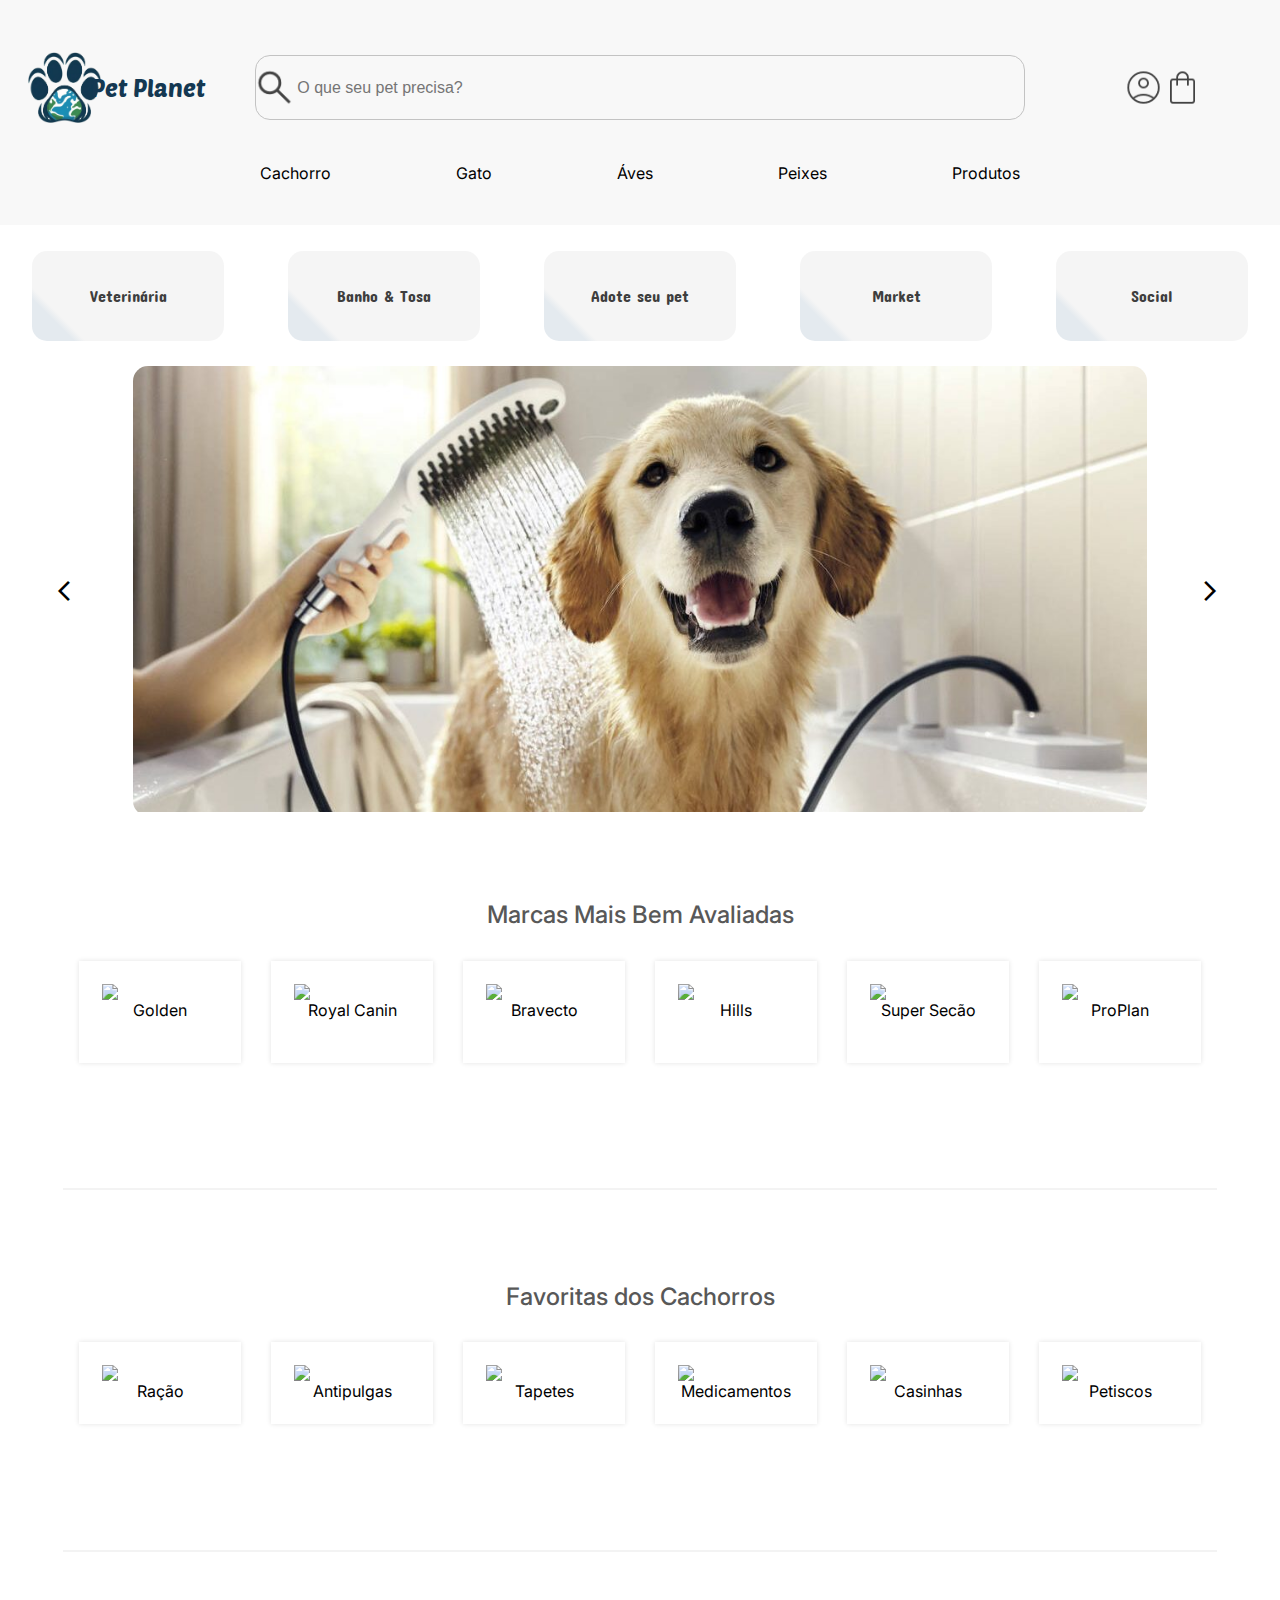
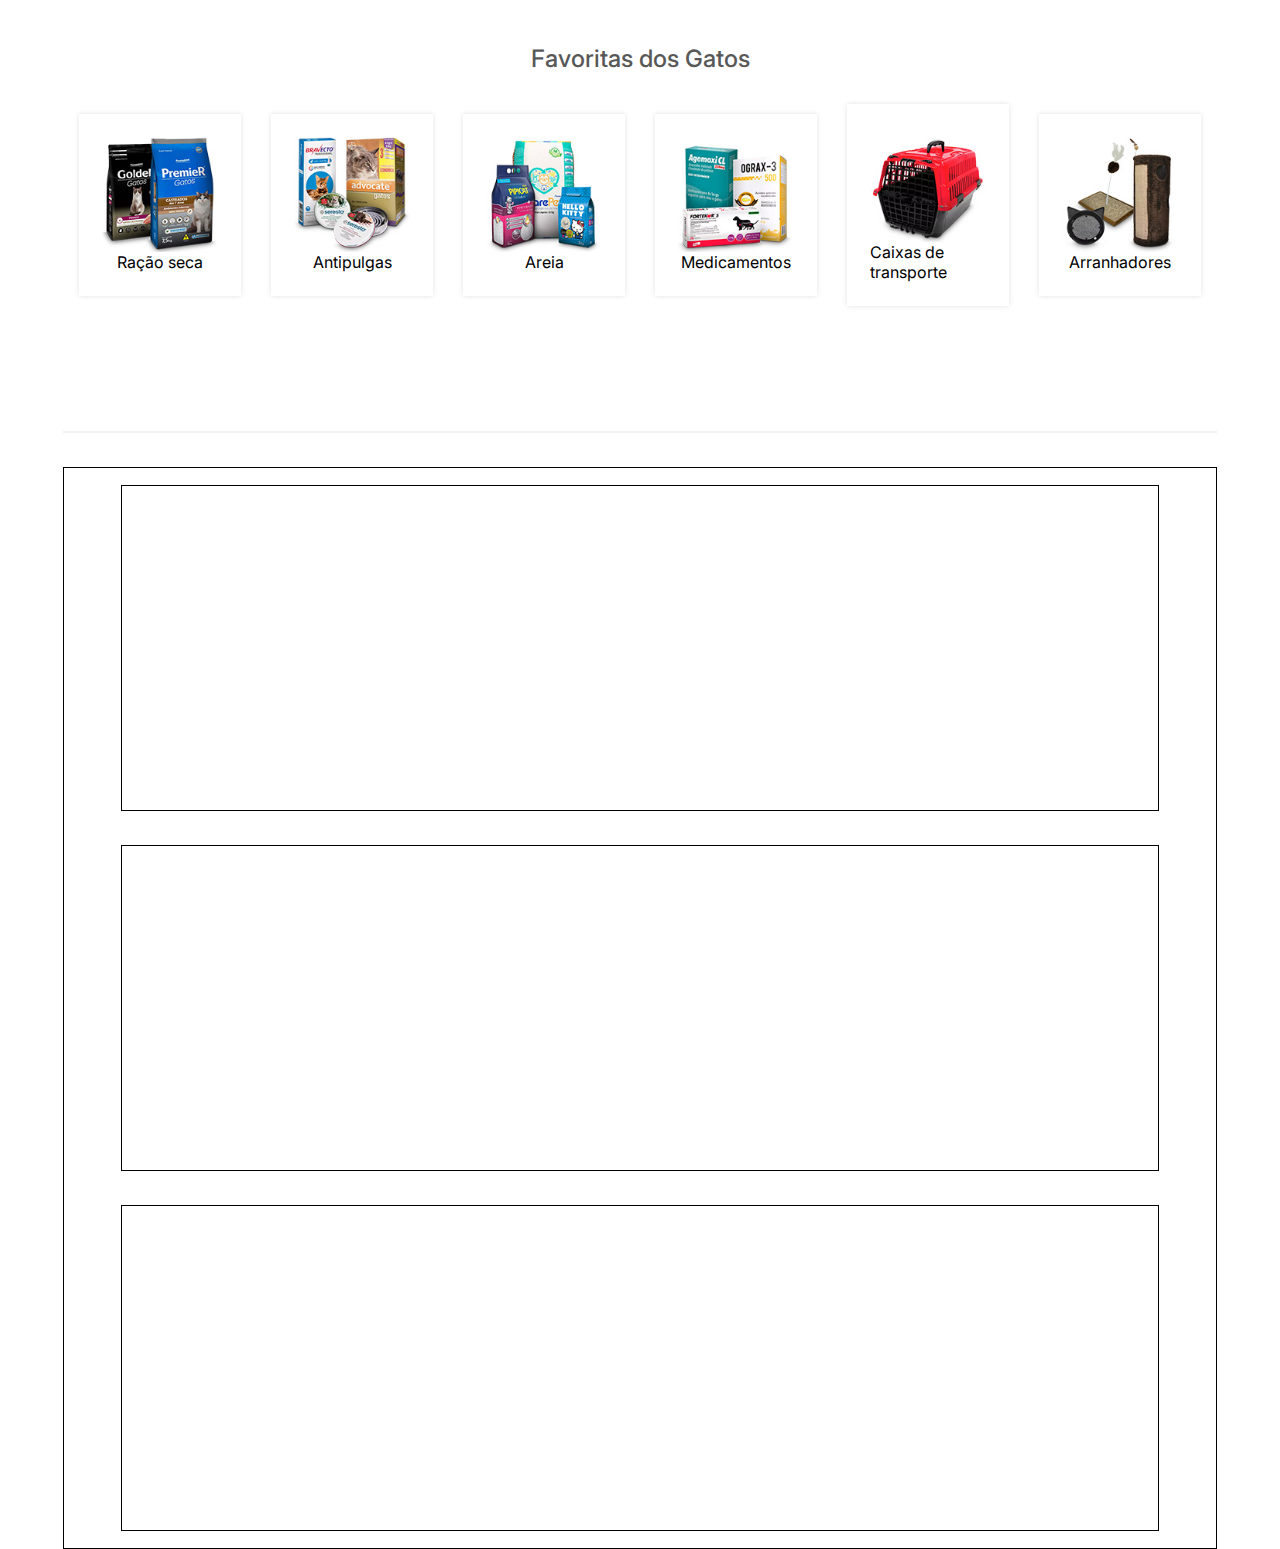
==== index.html @ fa92a5ad "Update" ====
<!DOCTYPE html>
<html lang="pt-br">
<head>
    <meta charset="UTF-8">
    <meta http-equiv="X-UA-Compatible" content="IE=edge">
    <meta name="viewport" content="width=device-width, initial-scale=1.0">
    <link rel="preconnect" href="https://fonts.googleapis.com">
    <link rel="preconnect" href="https://fonts.gstatic.com" crossorigin>
    <link href="https://fonts.googleapis.com/css2?family=Jomhuria&display=swap" rel="stylesheet">
    <link href="https://fonts.googleapis.com/css2?family=Inter:wght@100..900&display=swap" rel="stylesheet">
    <link href="https://fonts.googleapis.com/css2?family=Inter:wght@100..900&family=Poetsen+One&display=swap" rel="stylesheet">
    <link href="https://fonts.googleapis.com/css2?family=Concert+One&family=Kanit:ital,wght@0,100;0,200;0,300;0,400;0,500;0,600;0,700;0,800;0,900;1,100;1,200;1,300;1,400;1,500;1,600;1,700;1,800;1,900&family=Lato:ital,wght@0,100;0,300;0,400;0,700;0,900;1,100;1,300;1,400;1,700;1,900&family=Lustria&family=Poetsen+One&family=Poppins:ital,wght@0,100;0,200;0,300;0,400;0,500;0,600;0,700;0,800;0,900;1,100;1,200;1,300;1,400;1,500;1,600;1,700;1,800;1,900&family=Roboto+Slab:wght@100..900&display=swap" rel="stylesheet">
    <link rel="stylesheet" href="https://fonts.googleapis.com/css2?family=Material+Symbols+Outlined:opsz,wght,FILL,GRAD@20..48,100..700,0..1,-50..200" />
    <link rel="stylesheet" href="assets/css/home/styles.css">
    <link rel="stylesheet" href="assets/css/home/produtos_e_marcas.css">
    <link rel="shortcut icon" href="assets/img/Logo PNG.ico" type="image/x-icon">
    <title>Pet Planet</title>
</head>
<body>
   <section class="top_content">
        <nav class="top_nav">
            <div class="top_title">
                <div class="top_title_img_div">
                    <img class="top_title_img" src="assets/img/Logo PNG.png"/>
                </div>

                <span class="top_title_text">
                    Pet Planet
                </span>
            </div>

            <div class="search_bar">
                <div class="search_bar_icon">
                    <img class="search_bar_icon_img" src="assets/img/search.png" alt="">
                </div>

                <input type="text" class="search_bar_input" placeholder="O que seu pet precisa?">
            </div>

            <div class="top_buttons">
                <button class="top_button" id="user_button">
                    <img src="assets/img/user.png" style="object-fit: contain; height:100%;" alt="">
                </button>

                <button class="top_button" id="bag_button">
                    <img src="assets/img/bag.png" style="object-fit: contain; height:100%;" alt="">
                </button>
            </div>
            
        </nav>
            
        <div class="boxcategorias">
            <div class="categoria" data-filter="cachorro">Cachorro</div>
            <div class="categoria">Gato</div>
            <div class="categoria">Áves</div>
            <div class="categoria">Peixes</div>
            <div class="categoria">Produtos</div>
        </div>     
    </section>

    <main>
        <div class="servicos">
            <div class="servico">Veterinária</div>
            <div class="servico">Banho & Tosa</div>
            <div class="servico">Adote seu pet</div>
            <div class="servico">Market</div>
            <div class="servico">Social</div>
        </div>

        <div class="carrossel">
            <div class="carrossel_button_div">
               <button class="carrossel_button" onclick='MoveCarrossel(0, 0)'>
                    <span class="material-symbols-outlined">
                        arrow_back_ios
                    </span>
               </button>
            </div>
            <div class="carrossel_container">
                <div class="carrossel_movable_box" id="promo_carrossel"></div>
            </div>
            <div class="carrossel_button_div">
                <button class="carrossel_button" onclick='MoveCarrossel(0, 1)'>
                    <span class="material-symbols-outlined">
                        arrow_forward_ios
                    </span>
               </button>
            </div>
        </div>

        <div class="produtos-e-marcas">
            <span class="titulos-produtos">
                <h2>Marcas Mais Bem Avaliadas</h2>
            </span>
            <div class="produtos_imagem">
                <div class="img-marcas"> 
                    <img src="https://static.petz.com.br/novaLoja/images/home/golden.jpg" class="img_marca"> 
                    <div class="marca_info">
                        <span class="marca_info_text">
                            Golden
                        </span>
                        <div class="marca_info_stars">
                            <img src="assets/img/star-filled.svg" alt="">
                            <img src="assets/img/star-filled.svg" alt="">
                            <img src="assets/img/star-filled.svg" alt="">
                            <img src="assets/img/star-filled.svg" alt="">
                            <img src="assets/img/star-filled.svg" alt="">  
                        </div>
                    </div>
                </div>

                <div class="img-marcas">
                    <img src="https://static.petz.com.br/novaLoja/images/home/royal.jpg" class="img_marca"> 
                    <div class="marca_info">
                        <span class="marca_info_text">
                            Royal Canin
                        </span>
                        <div class="marca_info_stars">
                            <img src="assets/img/star-filled.svg" alt="">
                            <img src="assets/img/star-filled.svg" alt="">
                            <img src="assets/img/star-filled.svg" alt="">
                            <img src="assets/img/star-filled.svg" alt="">
                            <img src="assets/img/star-filled.svg" alt="">  
                        </div>
                    </div>
                </div>

                <div class="img-marcas"> 
                    <img src="https://static.petz.com.br/novaLoja/images/home/bravecto.jpg" class="img_marca"> 
                    <div class="marca_info">
                        <span class="marca_info_text">
                            Bravecto
                        </span>
                        <div class="marca_info_stars">
                            <img src="assets/img/star-filled.svg" alt="">
                            <img src="assets/img/star-filled.svg" alt="">
                            <img src="assets/img/star-filled.svg" alt="">
                            <img src="assets/img/star-filled.svg" alt="">
                            <img src="assets/img/star-filled.svg" alt="">  
                        </div>
                    </div>
                </div>

                <div class="img-marcas"> 
                    <img src="https://static.petz.com.br/novaLoja/images/home/racao_hills.jpg" class="img_marca"> 
                    <div class="marca_info">
                        <span class="marca_info_text">
                            Hills
                        </span>
                        <div class="marca_info_stars">
                            <img src="assets/img/star-filled.svg" alt="">
                            <img src="assets/img/star-filled.svg" alt="">
                            <img src="assets/img/star-filled.svg" alt="">
                            <img src="assets/img/star-filled.svg" alt="">
                            <img src="assets/img/star-filled.svg" alt="">  
                        </div>
                    </div>
                </div>

                <div class="img-marcas"> 
                    <img src="https://static.petz.com.br/novaLoja/images/home/super-secao.jpg" class="img_marca"> 
                    <div class="marca_info">
                        <span class="marca_info_text">
                            Super Secão
                        </span>
                        <div class="marca_info_stars">
                            <img src="assets/img/star-filled.svg" alt="">
                            <img src="assets/img/star-filled.svg" alt="">
                            <img src="assets/img/star-filled.svg" alt="">
                            <img src="assets/img/star-filled.svg" alt="">
                            <img src="assets/img/star-filled.svg" alt="">  
                        </div>
                    </div>
                </div>

                <div class="img-marcas"> 
                    <img src="https://static.petz.com.br/novaLoja/images/home/proplan.jpg" class="img_marca"> 
                    <div class="marca_info">
                        <span class="marca_info_text">
                            ProPlan
                        </span>
                        <div class="marca_info_stars">
                            <img src="assets/img/star-filled.svg" alt="">
                            <img src="assets/img/star-filled.svg" alt="">
                            <img src="assets/img/star-filled.svg" alt="">
                            <img src="assets/img/star-filled.svg" alt="">
                            <img src="assets/img/star-filled.svg" alt="">  
                        </div>
                    </div>
                </div>
            </div>
        </div>

        <hr class="divisoria">
        
        <div class="produtos-e-marcas">
            <span class="titulos-produtos"><h2>Favoritas dos Cachorros</h2></span>
            <div class="produtos_imagem">
                <div class="img-marcas"> 
                    <img src="https://static.petz.com.br/novaLoja/images/home/cachorro-racao.jpg" class="img_marca"> 
                    <div class="marca_info">
                        <span class="marca_info_text">
                            Ração
                        </span>
                    </div>
                </div>

                <div class="img-marcas">
                    <img src="https://static.petz.com.br/novaLoja/images/home/cachorro-antipulgas.jpg" class="img_marca"> 
                    <div class="marca_info">
                        <span class="marca_info_text">
                            Antipulgas
                        </span>
                    </div>
                </div>

                <div class="img-marcas"> 
                    <img src="https://static.petz.com.br/novaLoja/images/home/cachorro-tapetes-fraldas.jpg" class="img_marca"> 
                    <div class="marca_info">
                        <span class="marca_info_text">
                            Tapetes
                        </span>
                    </div>
                </div>

                <div class="img-marcas"> 
                    <img src="https://static.petz.com.br/novaLoja/images/home/cachorro-farmacia.jpg" class="img_marca"> 
                    <div class="marca_info">
                        <span class="marca_info_text">
                            Medicamentos
                        </span>
                    </div>
                </div>

                <div class="img-marcas"> 
                    <img src="https://static.petz.com.br/novaLoja/images/home/cachorro-casinhas.jpg" class="img_marca"> 
                    <div class="marca_info">
                        <span class="marca_info_text">
                            Casinhas
                        </span>
                    </div>
                </div>

                <div class="img-marcas"> 
                    <img src="https://static.petz.com.br/novaLoja/images/home/cachorro-snacks-ossos.jpg" class="img_marca"> 
                    <div class="marca_info">
                        <span class="marca_info_text">
                            Petiscos
                        </span>
                    </div>
                </div>
            </div>
        </div>
        <hr class="divisoria">


        <div class="produtos-e-marcas">
            <span class="titulos-produtos"><h2>Favoritas dos Gatos</h2></span>
            <div class="produtos_imagem">
                <div class="img-marcas"> 
                    <img src="assets/img/favoritos_gato/gatos-racao-seca.jpg" class="img_marca"> 
                    <div class="marca_info">
                        <span class="marca_info_text">
                            Ração seca
                        </span>
                    </div>
                </div>

                <div class="img-marcas">
                    <img src="assets/img/favoritos_gato/gatos-antipulgas.jpg" class="img_marca"> 
                    <div class="marca_info">
                        <span class="marca_info_text">
                            Antipulgas
                        </span>
                    </div>
                </div>

                <div class="img-marcas"> 
                    <img src="assets/img/favoritos_gato/gatos-areia.jpg" class="img_marca"> 
                    <div class="marca_info">
                        <span class="marca_info_text">
                            Areia
                        </span>
                    </div>
                </div>

                <div class="img-marcas"> 
                    <img src="assets/img/favoritos_gato/gatos-medicamentos.jpg" class="img_marca"> 
                    <div class="marca_info">
                        <span class="marca_info_text">
                            Medicamentos
                        </span>
                    </div>
                </div>

                <div class="img-marcas"> 
                    <img src="assets/img/favoritos_gato/gatos-caixa-transportadora.jpg" class="img_marca"> 
                    <div class="marca_info">
                        <span class="marca_info_text">
                            Caixas de transporte
                        </span>
                    </div>
                </div>

                <div class="img-marcas"> 
                    <img src="assets/img/favoritos_gato/gatos-arranhadores.jpg" class="img_marca"> 
                    <div class="marca_info">
                        <span class="marca_info_text">
                            Arranhadores
                        </span>
                    </div>
                </div>
            </div>
        </div>

        <hr class="divisoria">

        <div class="infos">
            
            <div class="info">

            </div>
    
            <div class="info">
    
            </div>
    
            <div class="info">
    
            </div>

        </div>

      

    </main>

    <script src="assets/js/home.js"></script>
</body>
</html>
---- assets/css/home/styles.css ----
@import url(nav.css);
@import url(categorias.css);
@import url(servicos.css);
@import url(carrossel.css);
@import url(infos.css);

body, html{
    margin: 0px;
}

html{
    display: grid;
    place-items: center;
    overflow-x: hidden;
}

body{
    font-family: "Inter", sans-serif;
    font-optical-sizing: auto;
    font-weight: 400;
    font-style: normal;
    height: 100vh;
    width: 100vw;
}

main{
    display: flex;
    align-items: center;
    flex-direction: column;
}
---- assets/css/home/produtos_e_marcas.css ----
.produtos-e-marcas{
    display: flex;
    align-items: center;
    justify-content: space-around;
    flex-direction:column;
    margin: 3%;
    padding: 2%;
  
    width: 90%;
}


.produtos_imagem{
    margin: 1%;
    height: auto;
    width: 100%;
    display: flex;
    justify-content: space-around;
    align-items: center;
    flex-wrap: wrap;  

}

.titulos-produtos{
    color: #585858;
}

.img-marcas{
    padding: 2%;
    display: flex;
    flex-direction: column;
    justify-content: space-around;
    width: 10%;
    height: 15%;
    transition: 0.5s ease;
    box-shadow: 0px 0px 5px rgb(226, 226, 226);
}

.img-marcas:hover{
    transform: scale(1.2);
    transition: 0.5s ease;
    cursor: pointer;
}

.marca_info{
    display: flex;
    align-items: center;
    justify-content: center;
    flex-direction: column;
    width: 100%;
}

.img_marca{
   object-fit: contain;

}

.divisoria{
    margin-top: 50px;
    width: 90%;
    border: solid 1px rgb(243, 243, 243);
}
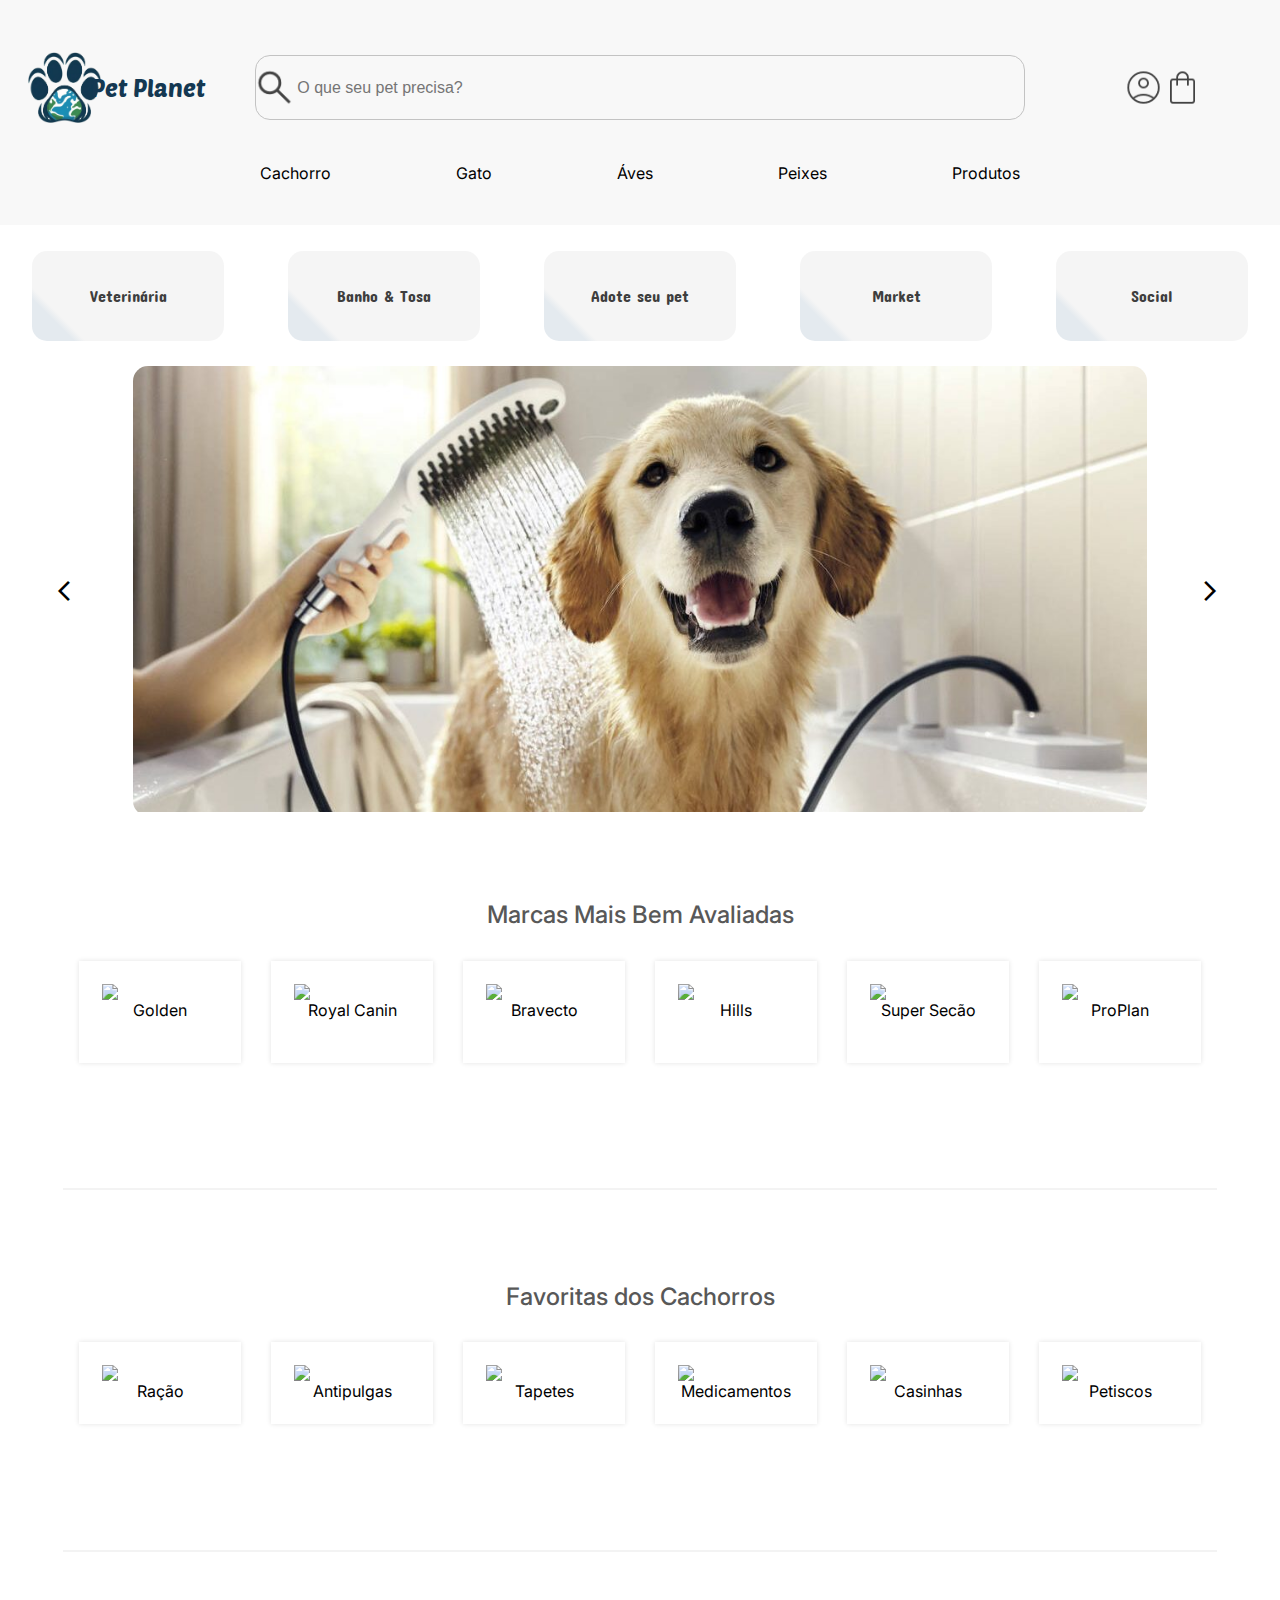
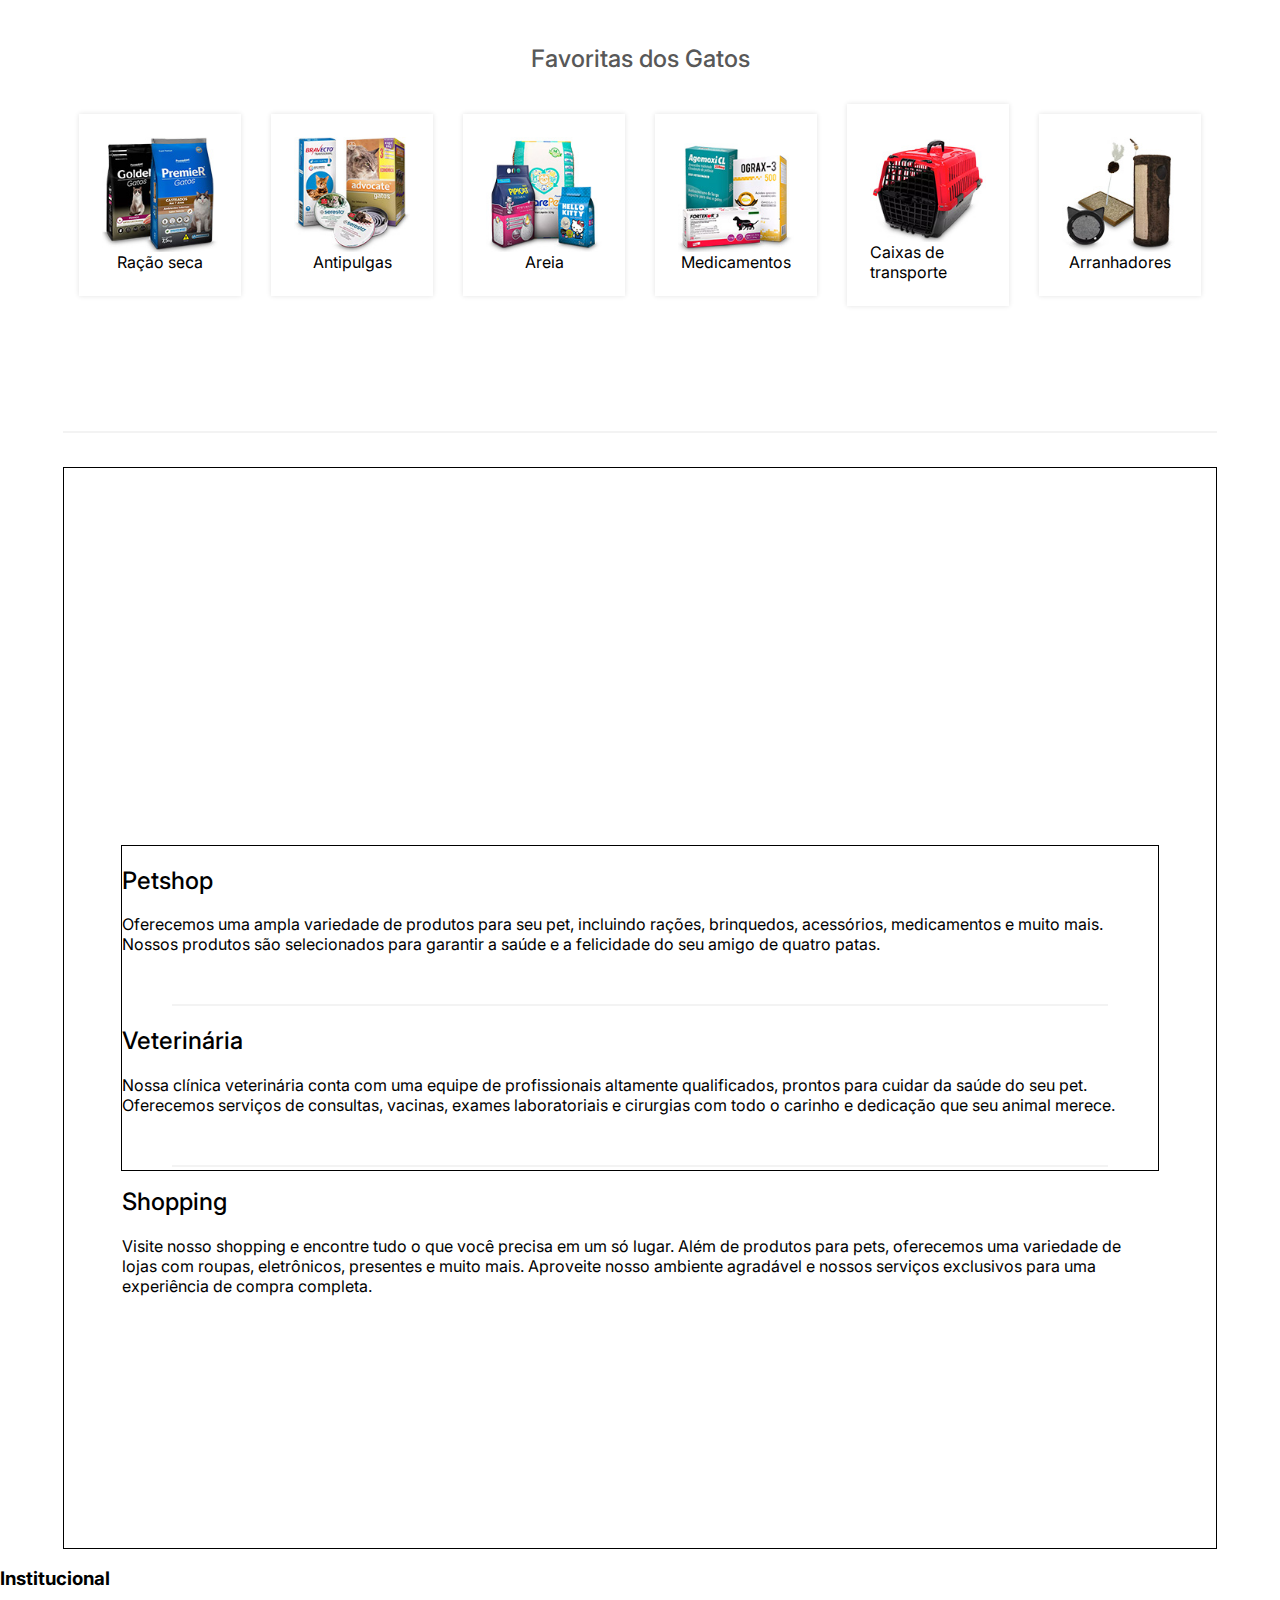
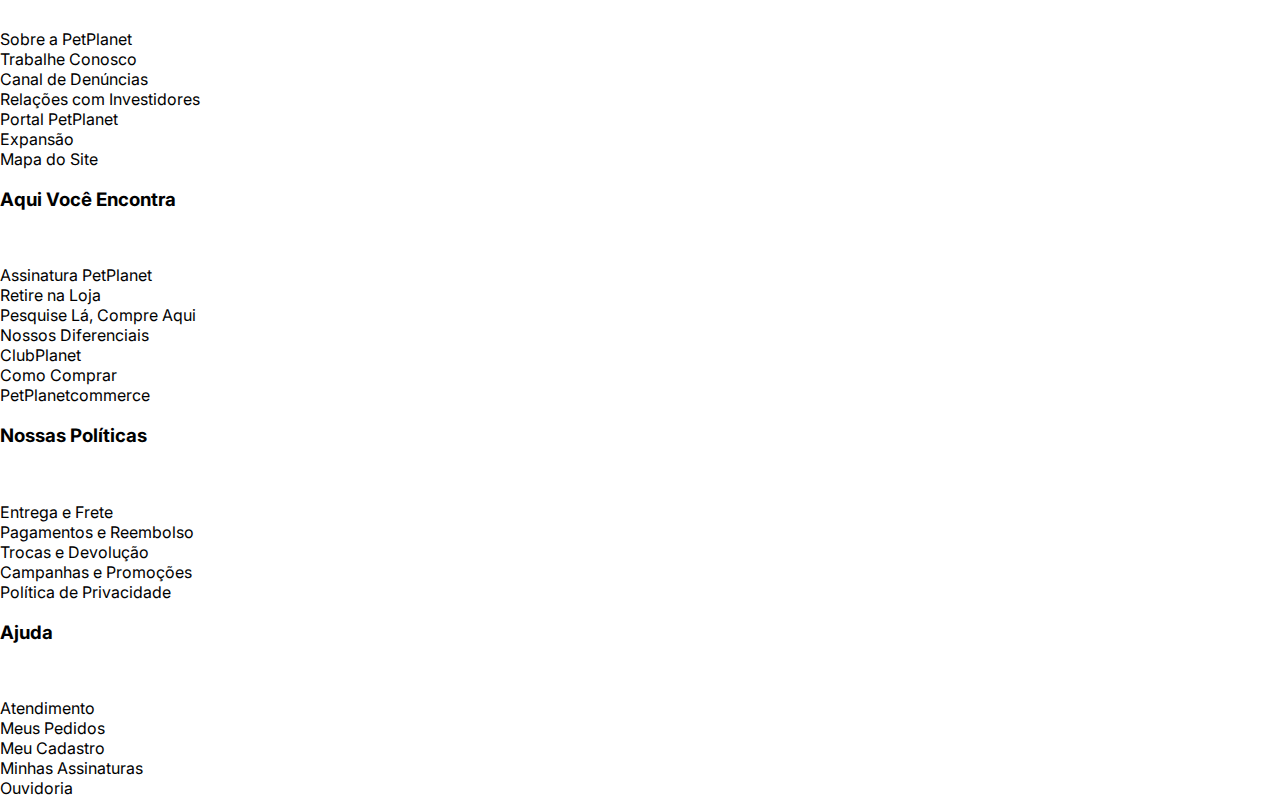
==== commit eb55d4f9: "Update" ====
--- a/index.html
+++ b/index.html
@@ -17,7 +17,7 @@
     <title>Pet Planet</title>
 </head>
 <body>
-   <section class="top_content">
+   <section class="top_content" >
         <nav class="top_nav">
             <div class="top_title">
                 <div class="top_title_img_div">
@@ -315,24 +315,71 @@
         <hr class="divisoria">
 
         <div class="infos">
-            
+
             <div class="info">
-
-            </div>
-    
-            <div class="info">
-    
-            </div>
-    
-            <div class="info">
-    
-            </div>
-
-        </div>
-
-      
+                <span>
+                    <h2>Petshop</h2>
+                    <p>Oferecemos uma ampla variedade de produtos para seu pet, incluindo rações, brinquedos, acessórios, medicamentos e muito mais. Nossos produtos são selecionados para garantir a saúde e a felicidade do seu amigo de quatro patas.</p>
+               
+                    <hr class="divisoria">
+
+
+                    <h2>Veterinária</h2>
+                    <p>Nossa clínica veterinária conta com uma equipe de profissionais altamente qualificados, prontos para cuidar da saúde do seu pet. Oferecemos serviços de consultas, vacinas, exames laboratoriais e cirurgias com todo o carinho e dedicação que seu animal merece.</p>
+              
+                    <hr class="divisoria">
+
+                    <h2>Shopping</h2>
+                    <p>Visite nosso shopping e encontre tudo o que você precisa em um só lugar. Além de produtos para pets, oferecemos uma variedade de lojas com roupas, eletrônicos, presentes e muito mais. Aproveite nosso ambiente agradável e nossos serviços exclusivos para uma experiência de compra completa.</p>
+                </span>
+            </div>
+
+        </div>
 
     </main>
+
+    <footer>
+        <div class="textuais">
+            <p><h3>Institucional</h3> <br>
+                Sobre a PetPlanet <br>
+                Trabalhe Conosco <br>
+                Canal de Denúncias <br>
+                Relações com Investidores <br>
+                Portal PetPlanet <br>
+                Expansão <br>
+                Mapa do Site
+            </p>
+        </div>
+        <div class="textuais">
+            <h3>Aqui Você Encontra</h3><br>
+            <p>Assinatura PetPlanet <br>
+                Retire na Loja <br>
+                Pesquise Lá, Compre Aqui <br>
+                Nossos Diferenciais <br>
+                ClubPlanet <br>
+                Como Comprar <br>
+                PetPlanetcommerce <br></p>
+        </div>
+        <div class="textuais">
+            <h3>Nossas Políticas</h3> <br>
+            <p>
+                Entrega e Frete <br>
+                Pagamentos e Reembolso <br>
+                Trocas e Devolução <br> 
+                Campanhas e Promoções <br>
+                Política de Privacidade
+            </p>
+        </div>
+        <div class="textuais">
+            <h3>Ajuda</h3> <br>
+            <p>Atendimento <br>
+                Meus Pedidos <br>
+                Meu Cadastro <br>
+                Minhas Assinaturas <br>
+                Ouvidoria
+            </p>
+        </div>
+    </footer>
 
     <script src="assets/js/home.js"></script>
 </body>
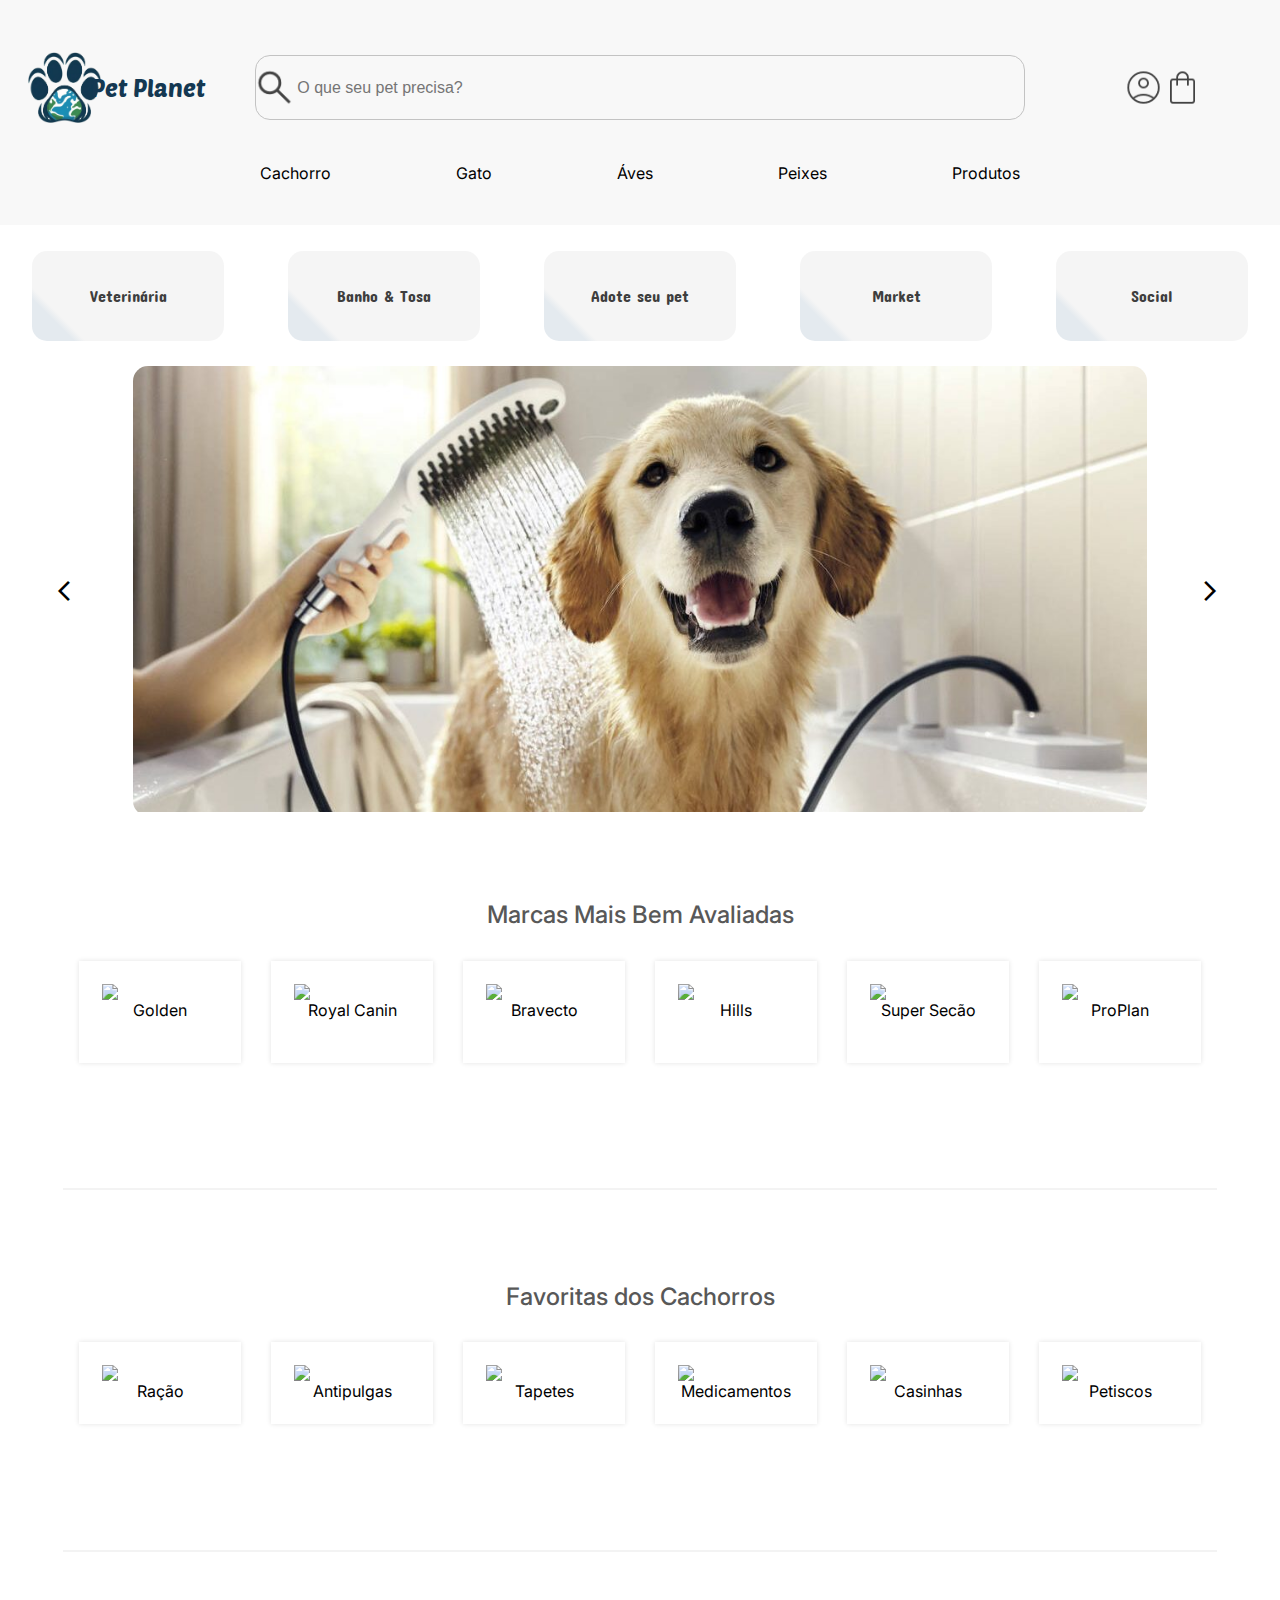
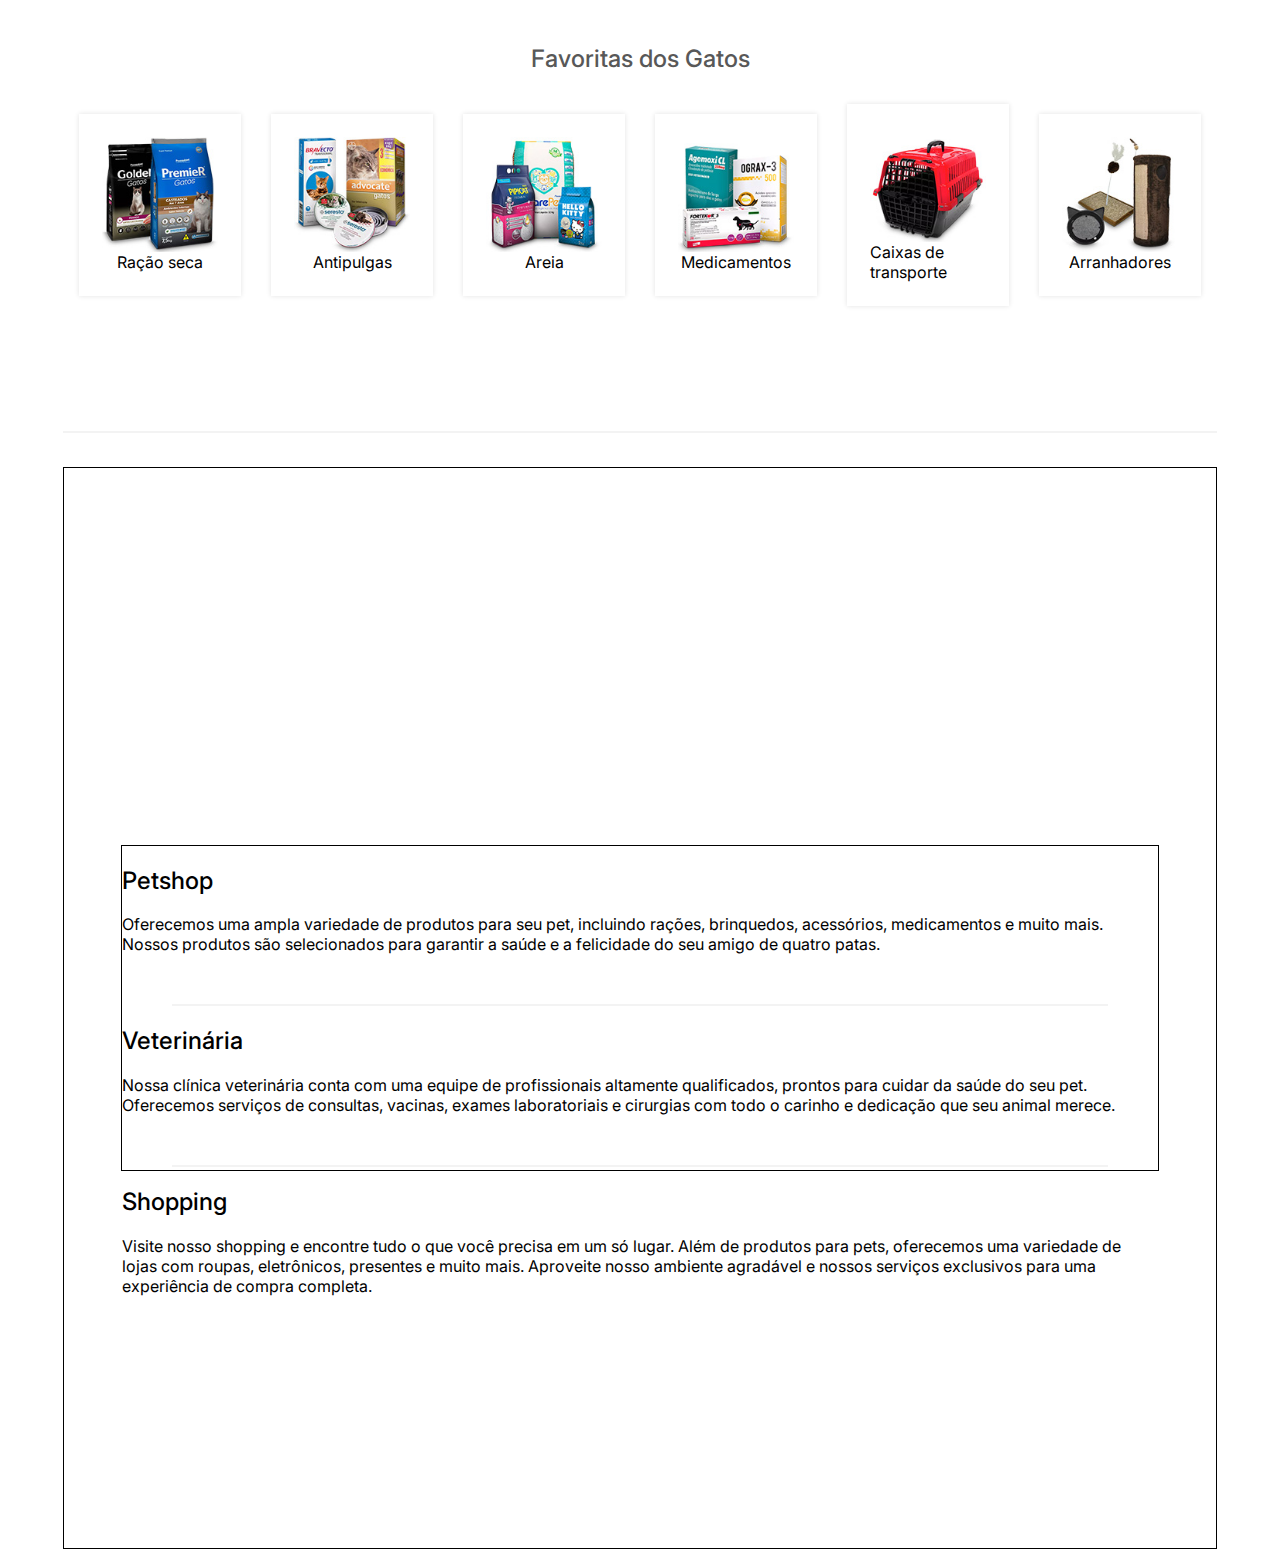
==== commit cb40bfd5: "Update" ====
--- a/index.html
+++ b/index.html
@@ -38,11 +38,15 @@
             </div>
 
             <div class="top_buttons">
-                <button class="top_button" id="user_button">
+                
+                    <button class="top_button" id="user_button" onclick=OnUserClick()>
+                    
+                    
                     <img src="assets/img/user.png" style="object-fit: contain; height:100%;" alt="">
-                </button>
-
-                <button class="top_button" id="bag_button">
+                    </button>
+               
+
+                <button class="top_button" id="bag_button" onclick="window.location.href='carrinho.html'" >
                     <img src="assets/img/bag.png" style="object-fit: contain; height:100%;" alt="">
                 </button>
             </div>
@@ -339,46 +343,8 @@
     </main>
 
     <footer>
-        <div class="textuais">
-            <p><h3>Institucional</h3> <br>
-                Sobre a PetPlanet <br>
-                Trabalhe Conosco <br>
-                Canal de Denúncias <br>
-                Relações com Investidores <br>
-                Portal PetPlanet <br>
-                Expansão <br>
-                Mapa do Site
-            </p>
-        </div>
-        <div class="textuais">
-            <h3>Aqui Você Encontra</h3><br>
-            <p>Assinatura PetPlanet <br>
-                Retire na Loja <br>
-                Pesquise Lá, Compre Aqui <br>
-                Nossos Diferenciais <br>
-                ClubPlanet <br>
-                Como Comprar <br>
-                PetPlanetcommerce <br></p>
-        </div>
-        <div class="textuais">
-            <h3>Nossas Políticas</h3> <br>
-            <p>
-                Entrega e Frete <br>
-                Pagamentos e Reembolso <br>
-                Trocas e Devolução <br> 
-                Campanhas e Promoções <br>
-                Política de Privacidade
-            </p>
-        </div>
-        <div class="textuais">
-            <h3>Ajuda</h3> <br>
-            <p>Atendimento <br>
-                Meus Pedidos <br>
-                Meu Cadastro <br>
-                Minhas Assinaturas <br>
-                Ouvidoria
-            </p>
-        </div>
+
+
     </footer>
 
     <script src="assets/js/home.js"></script>
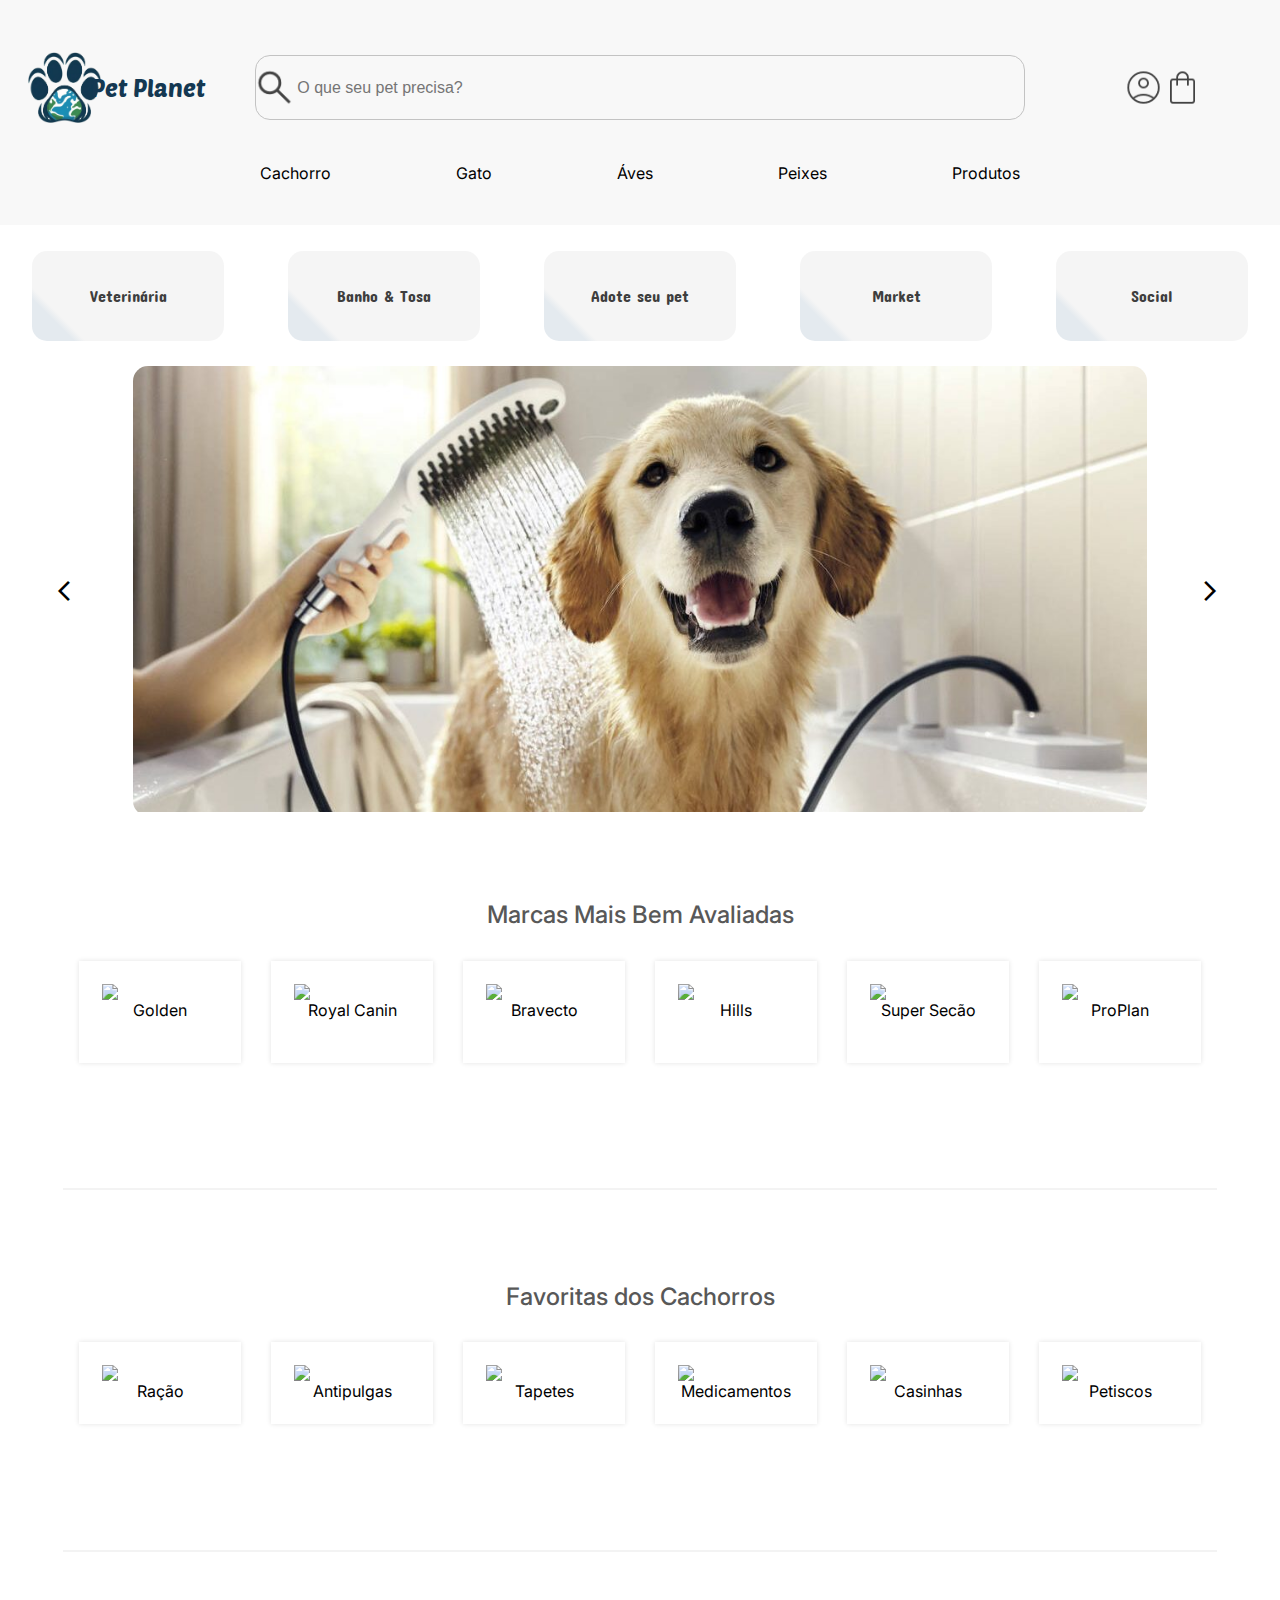
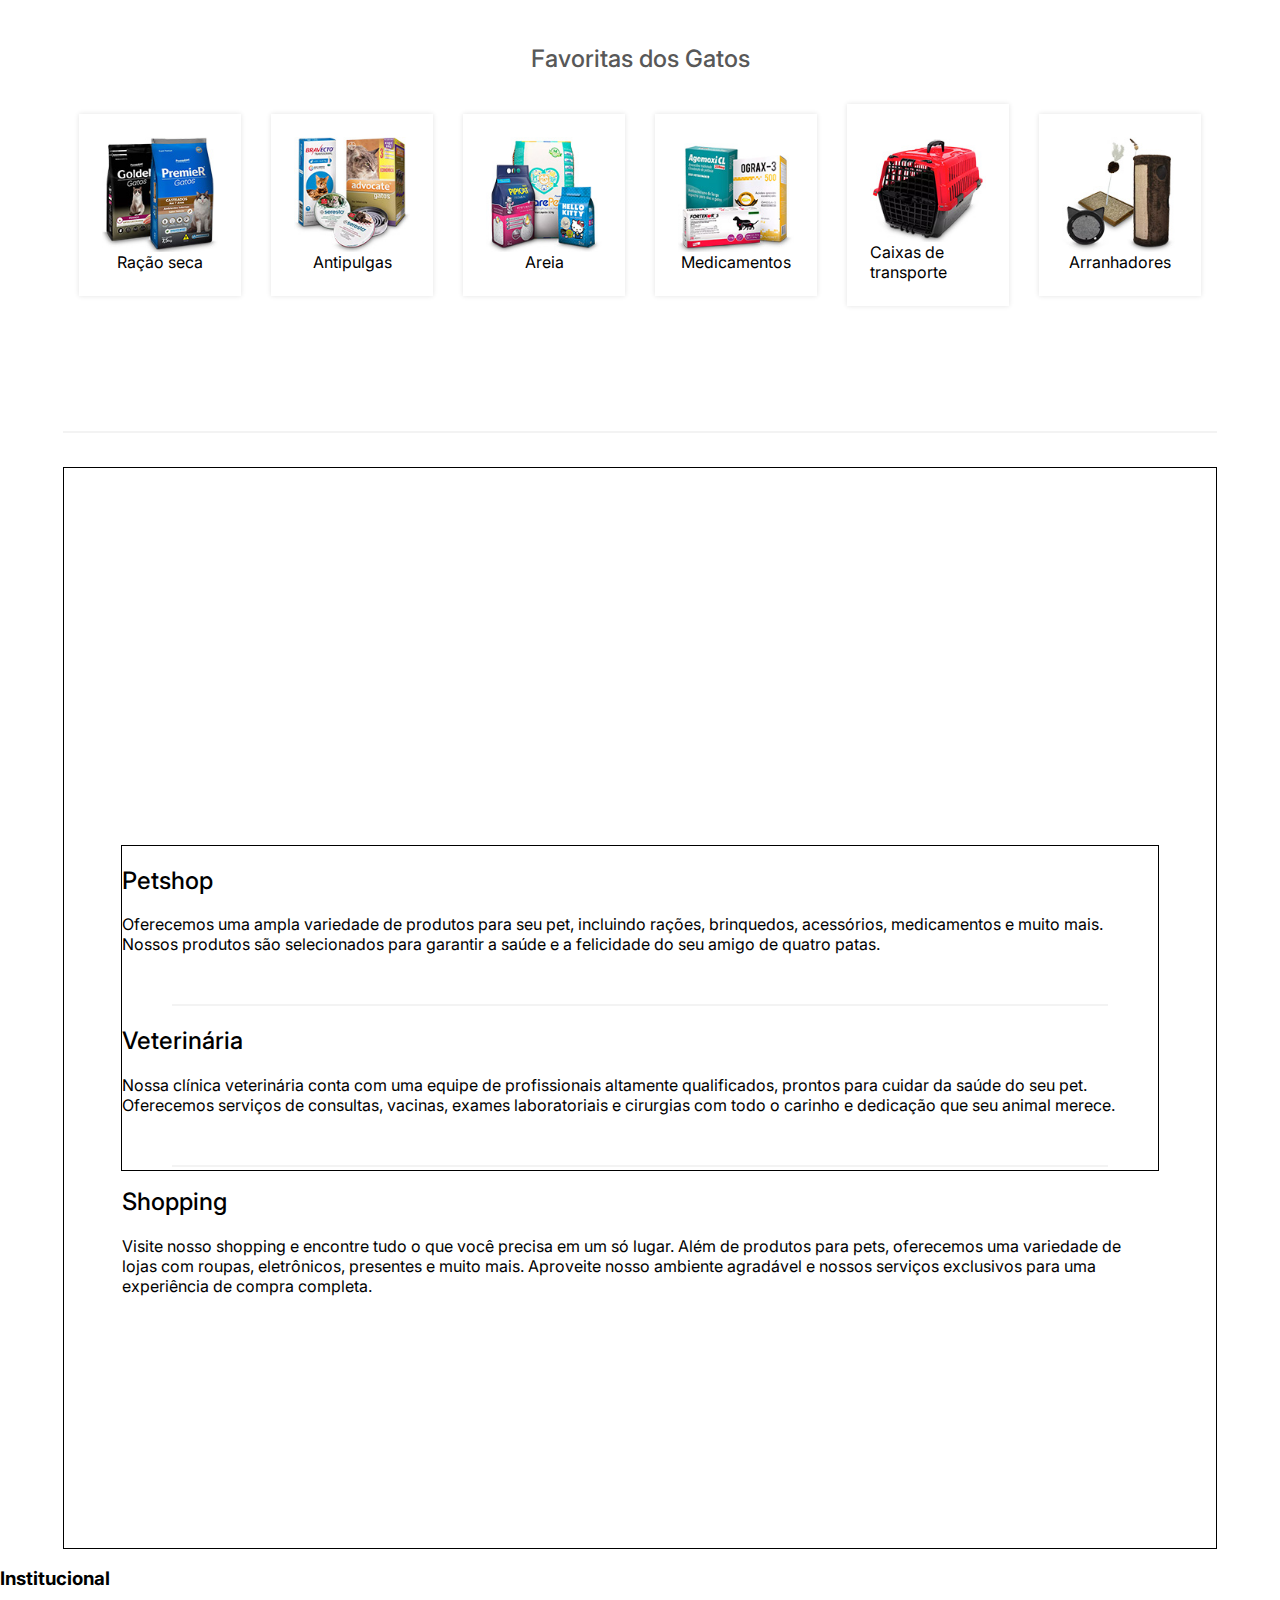
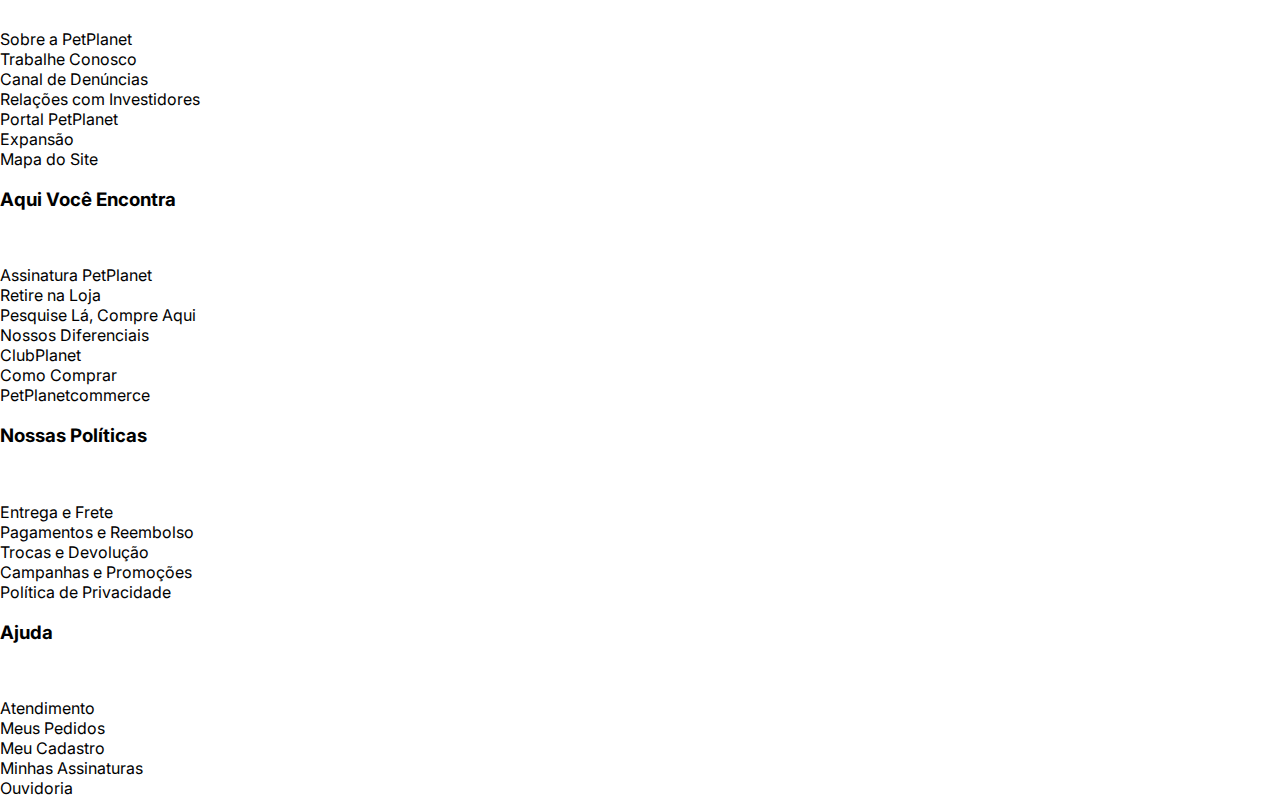
==== commit 38617e90: "Merge branch 'main' of https://github.com/pedro-nuness/Pet" ====
--- a/index.html
+++ b/index.html
@@ -343,8 +343,46 @@
     </main>
 
     <footer>
-
-
+        <div class="textuais">
+            <p><h3>Institucional</h3> <br>
+                Sobre a PetPlanet <br>
+                Trabalhe Conosco <br>
+                Canal de Denúncias <br>
+                Relações com Investidores <br>
+                Portal PetPlanet <br>
+                Expansão <br>
+                Mapa do Site
+            </p>
+        </div>
+        <div class="textuais">
+            <h3>Aqui Você Encontra</h3><br>
+            <p>Assinatura PetPlanet <br>
+                Retire na Loja <br>
+                Pesquise Lá, Compre Aqui <br>
+                Nossos Diferenciais <br>
+                ClubPlanet <br>
+                Como Comprar <br>
+                PetPlanetcommerce <br></p>
+        </div>
+        <div class="textuais">
+            <h3>Nossas Políticas</h3> <br>
+            <p>
+                Entrega e Frete <br>
+                Pagamentos e Reembolso <br>
+                Trocas e Devolução <br> 
+                Campanhas e Promoções <br>
+                Política de Privacidade
+            </p>
+        </div>
+        <div class="textuais">
+            <h3>Ajuda</h3> <br>
+            <p>Atendimento <br>
+                Meus Pedidos <br>
+                Meu Cadastro <br>
+                Minhas Assinaturas <br>
+                Ouvidoria
+            </p>
+        </div>
     </footer>
 
     <script src="assets/js/home.js"></script>
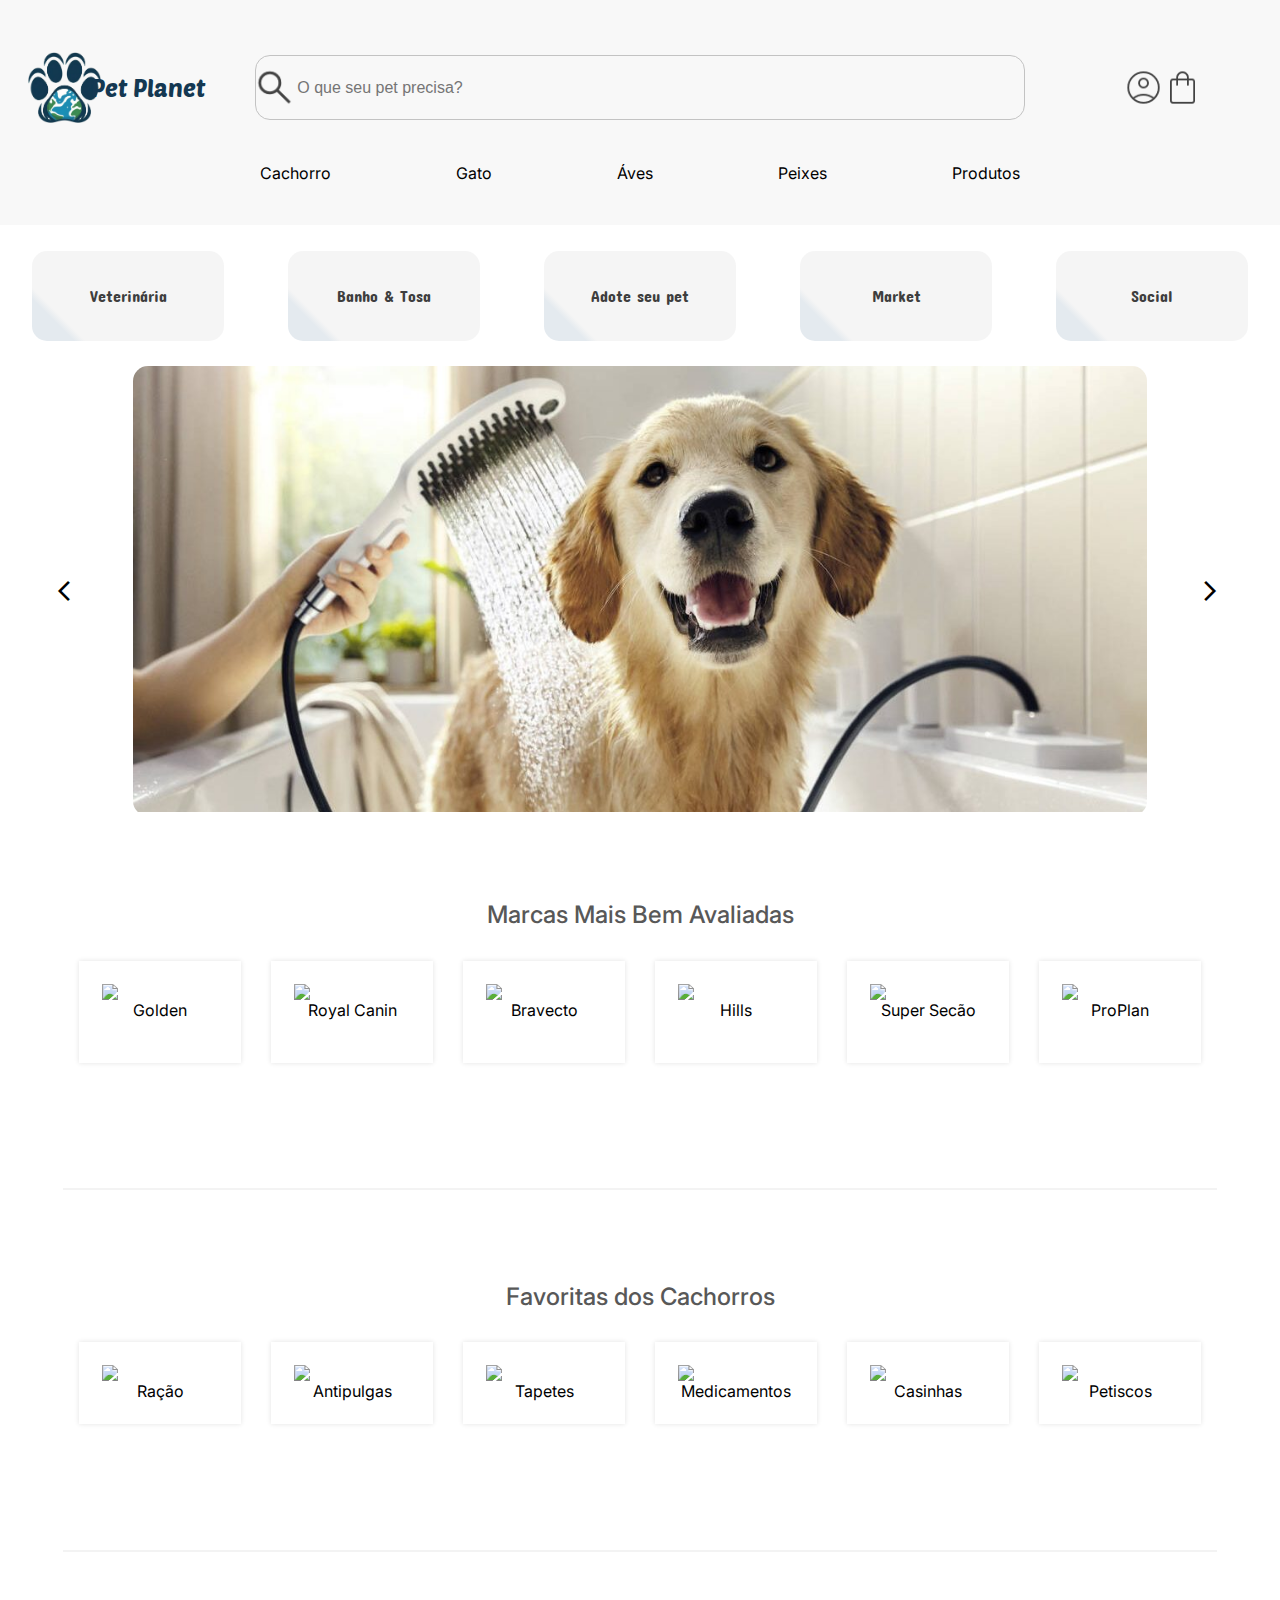
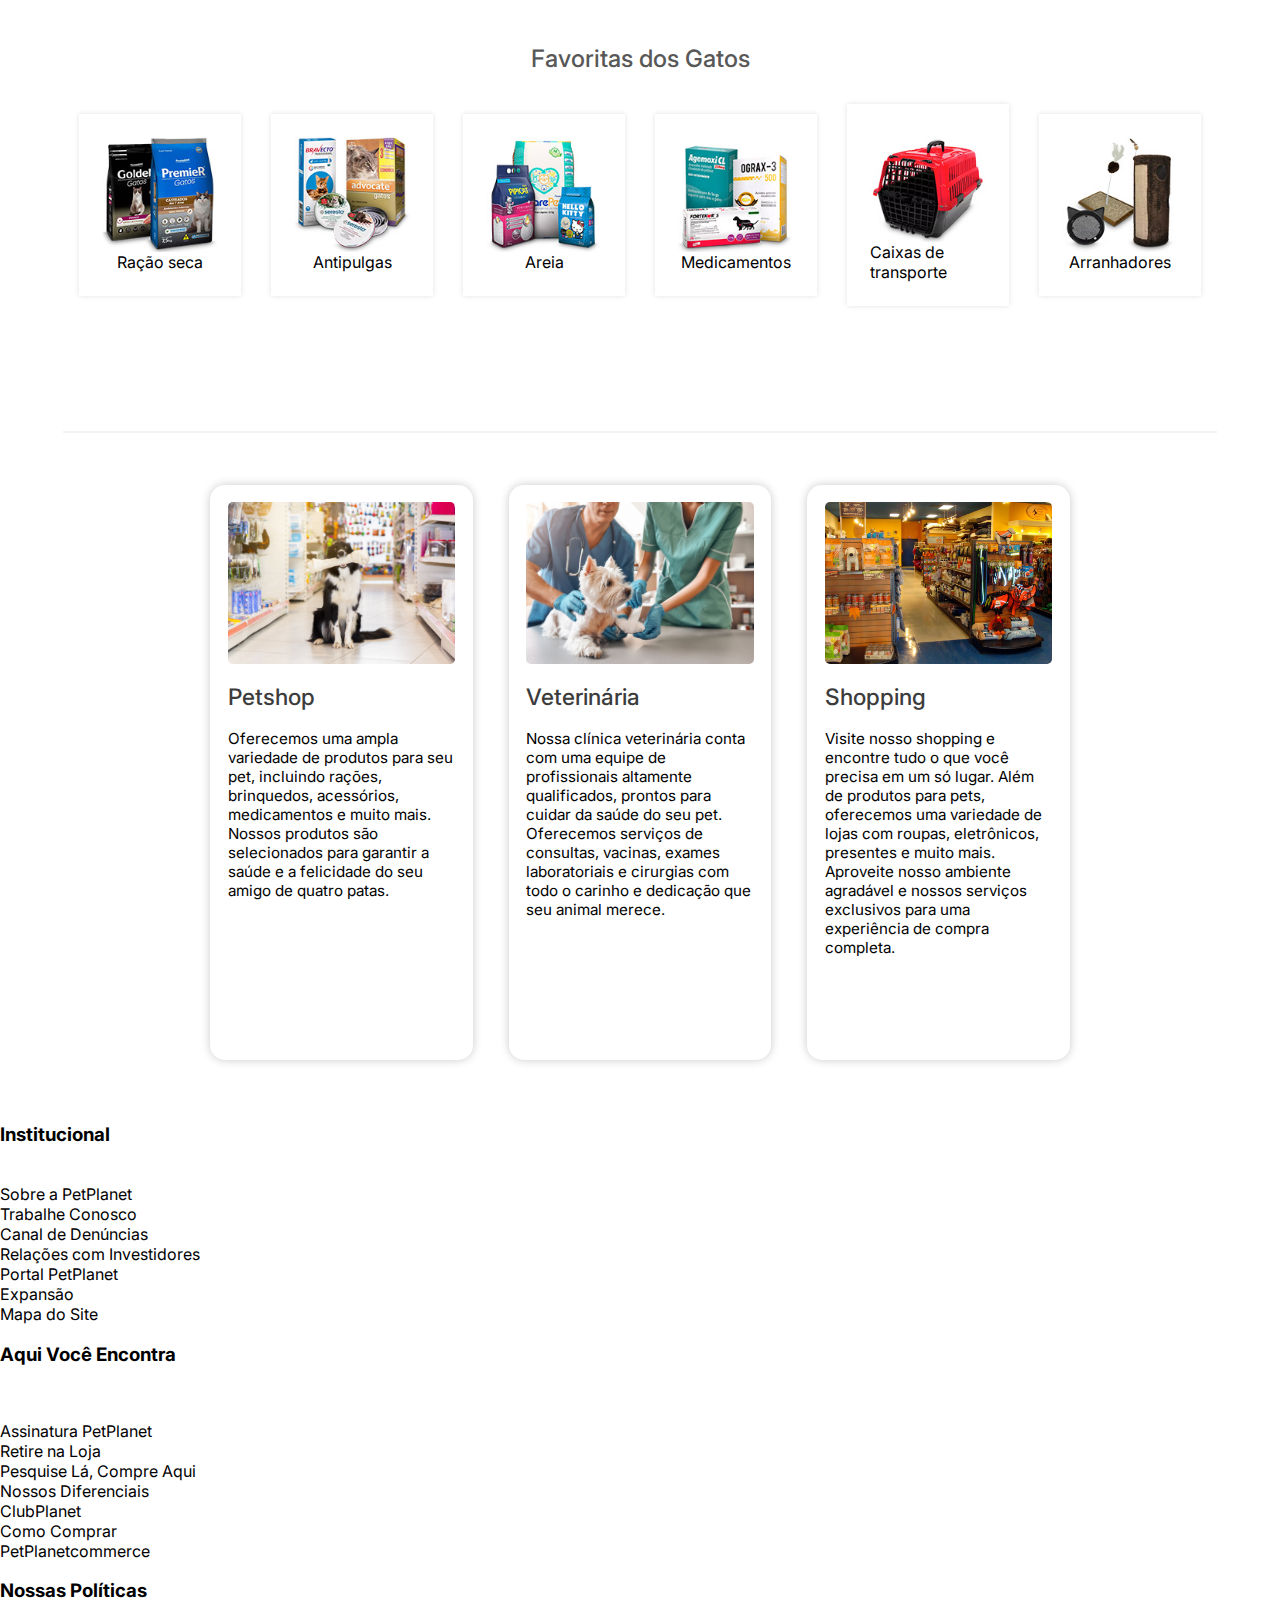
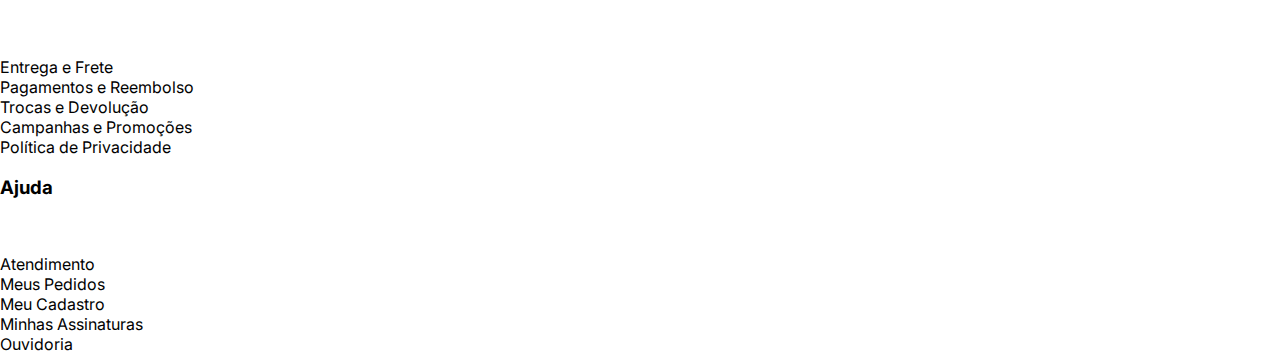
==== commit 0530f531: "Update" ====
--- a/index.html
+++ b/index.html
@@ -19,7 +19,7 @@
 <body>
    <section class="top_content" >
         <nav class="top_nav">
-            <div class="top_title">
+            <div class="top_title" onclick="window.location.href='index.html'">
                 <div class="top_title_img_div">
                     <img class="top_title_img" src="assets/img/Logo PNG.png"/>
                 </div>
@@ -37,15 +37,10 @@
                 <input type="text" class="search_bar_input" placeholder="O que seu pet precisa?">
             </div>
 
-            <div class="top_buttons">
-                
-                    <button class="top_button" id="user_button" onclick=OnUserClick()>
-                    
-                    
+            <div class="top_buttons">              
+                <button class="top_button" id="user_button" onclick=OnUserClick()>            
                     <img src="assets/img/user.png" style="object-fit: contain; height:100%;" alt="">
-                    </button>
-               
-
+                </button>
                 <button class="top_button" id="bag_button" onclick="window.location.href='carrinho.html'" >
                     <img src="assets/img/bag.png" style="object-fit: contain; height:100%;" alt="">
                 </button>
@@ -321,21 +316,40 @@
         <div class="infos">
 
             <div class="info">
+
+                <div class="info_img_div">
+                    <img src="assets/img/pet_info.png" alt="" class="info_img">
+                </div>
+
+
                 <span>
                     <h2>Petshop</h2>
                     <p>Oferecemos uma ampla variedade de produtos para seu pet, incluindo rações, brinquedos, acessórios, medicamentos e muito mais. Nossos produtos são selecionados para garantir a saúde e a felicidade do seu amigo de quatro patas.</p>
-               
-                    <hr class="divisoria">
-
-
+                </span>
+            </div>
+
+            <div class="info">
+                <div class="info_img_div">
+                    <img src="assets/img/clinica-veterinaria.jpg" alt="" class="info_img">
+                </div>
+
+                <span>
                     <h2>Veterinária</h2>
                     <p>Nossa clínica veterinária conta com uma equipe de profissionais altamente qualificados, prontos para cuidar da saúde do seu pet. Oferecemos serviços de consultas, vacinas, exames laboratoriais e cirurgias com todo o carinho e dedicação que seu animal merece.</p>
-              
-                    <hr class="divisoria">
-
-                    <h2>Shopping</h2>
-                    <p>Visite nosso shopping e encontre tudo o que você precisa em um só lugar. Além de produtos para pets, oferecemos uma variedade de lojas com roupas, eletrônicos, presentes e muito mais. Aproveite nosso ambiente agradável e nossos serviços exclusivos para uma experiência de compra completa.</p>
                 </span>
+            </div>
+            
+            <div class="info">
+
+                <div class="info_img_div">
+                    <img src="assets/img/pet_shopping.jpg" alt="" class="info_img">
+                </div>
+
+
+                <span>
+                <h2>Shopping</h2>
+                <p>Visite nosso shopping e encontre tudo o que você precisa em um só lugar. Além de produtos para pets, oferecemos uma variedade de lojas com roupas, eletrônicos, presentes e muito mais. Aproveite nosso ambiente agradável e nossos serviços exclusivos para uma experiência de compra completa.</p>
+            </span>
             </div>
 
         </div>
@@ -386,5 +400,6 @@
     </footer>
 
     <script src="assets/js/home.js"></script>
+    <script src="assets/js/login.js"></script>
 </body>
 </html>
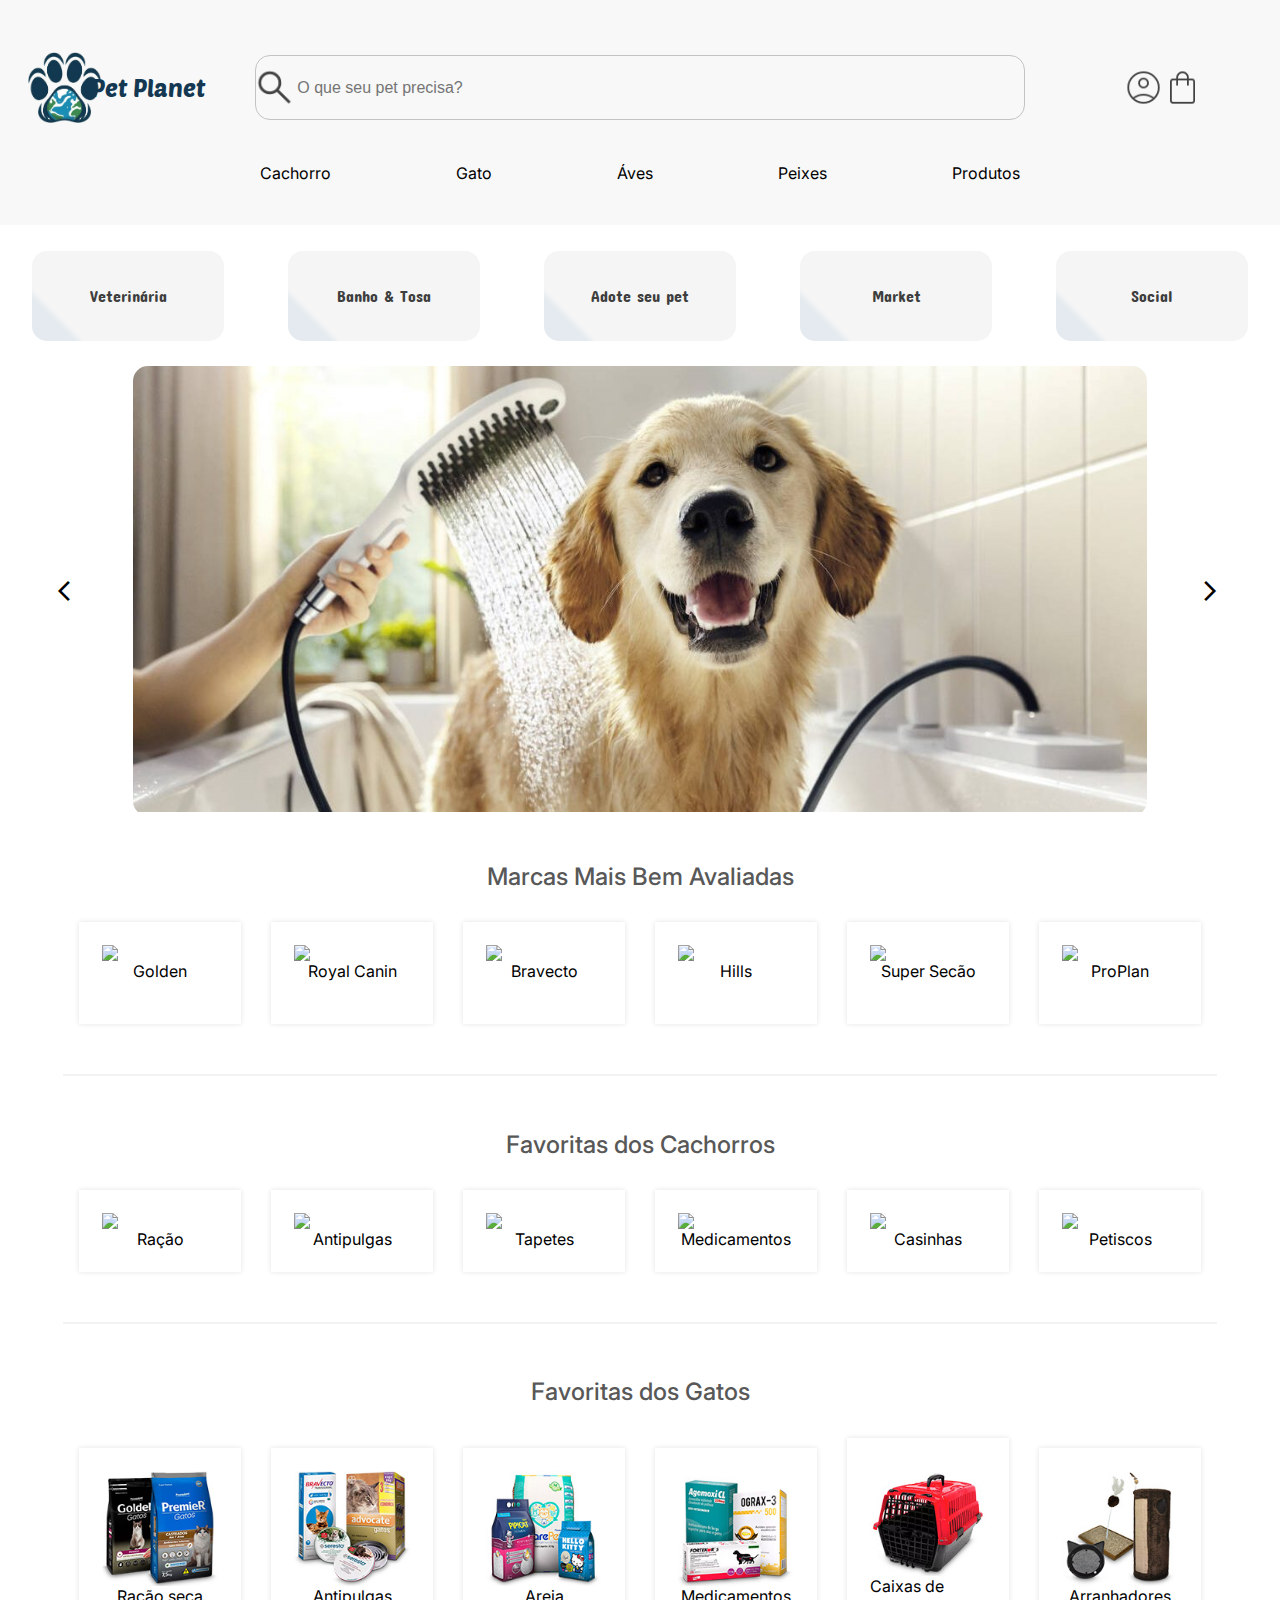
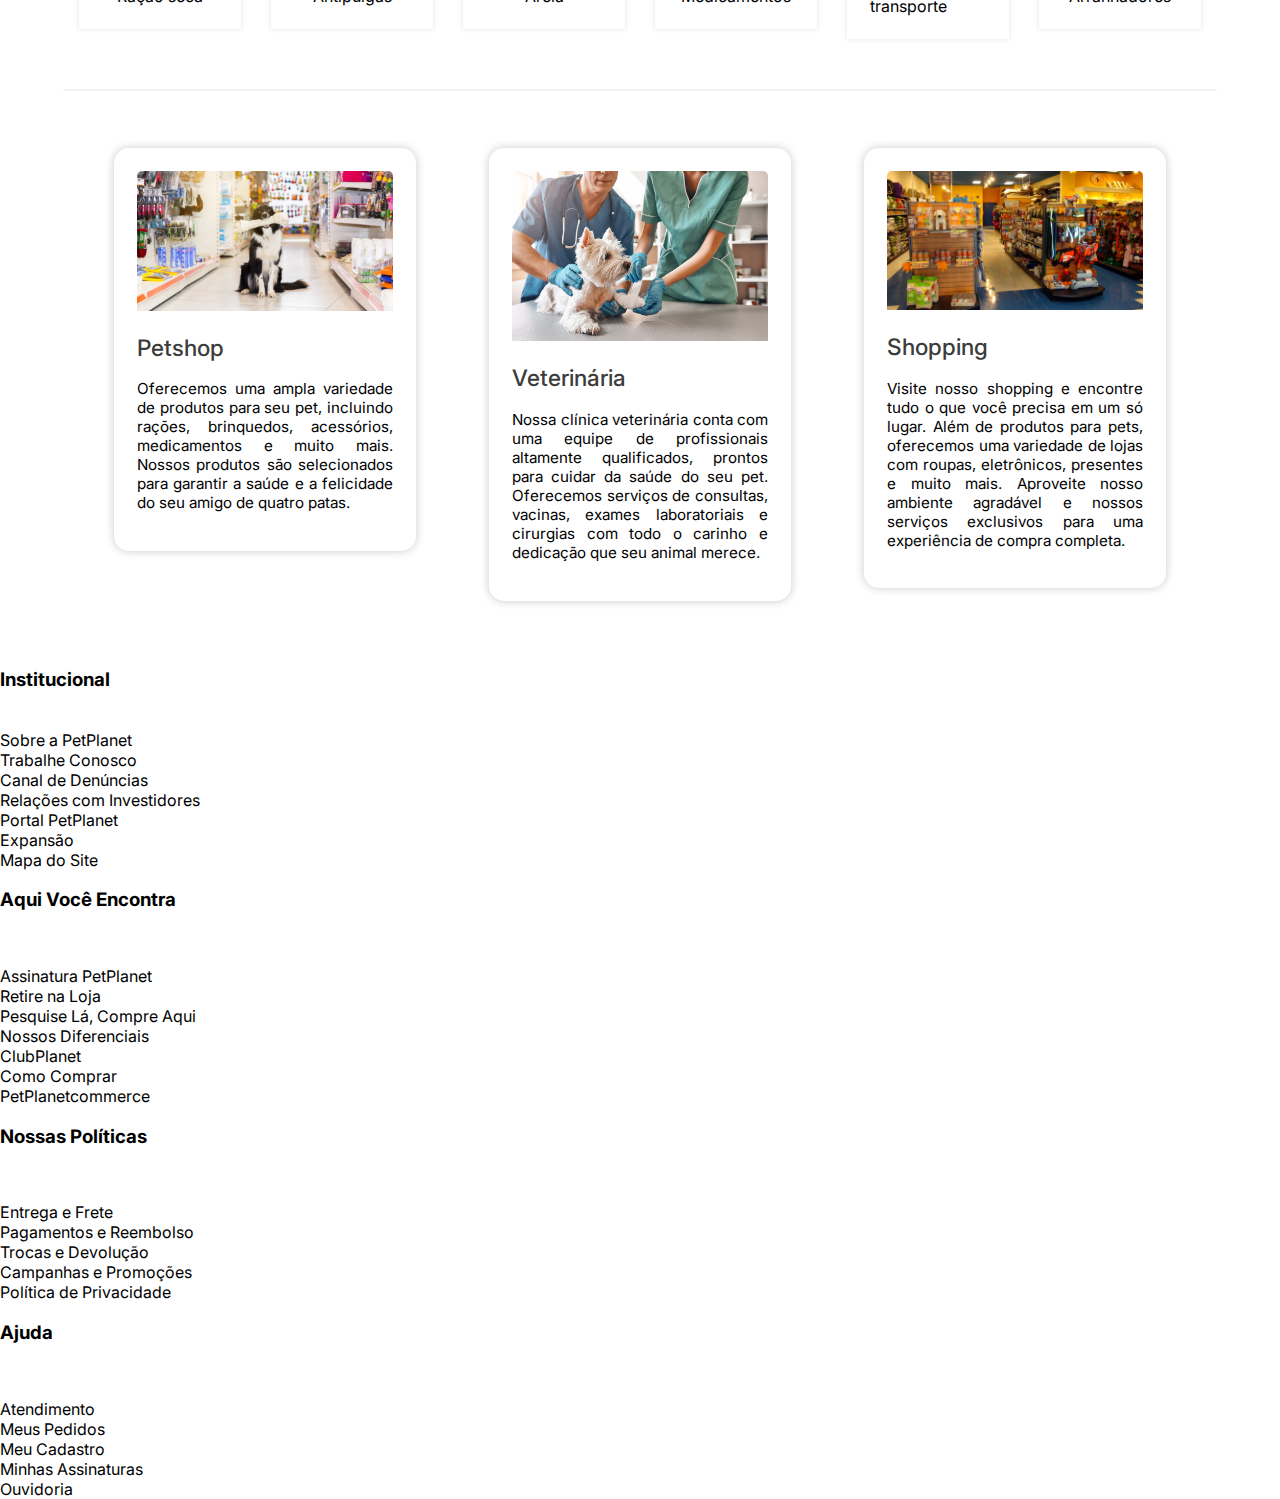
==== commit 76e0f4a3: "Merge branch 'main' of https://github.com/pedro-nuness/Pet" ====
--- a/index.html
+++ b/index.html
@@ -42,10 +42,10 @@
                     <img src="assets/img/user.png" style="object-fit: contain; height:100%;" alt="">
                 </button>
                 <button class="top_button" id="bag_button" onclick="window.location.href='carrinho.html'" >
+                    <div id="product_counter">1</div> <!-- Contador do carrinho -->
                     <img src="assets/img/bag.png" style="object-fit: contain; height:100%;" alt="">
                 </button>
             </div>
-            
         </nav>
             
         <div class="boxcategorias">
@@ -401,5 +401,6 @@
 
     <script src="assets/js/home.js"></script>
     <script src="assets/js/login.js"></script>
+    <script src="assets/js/nav.js"></script>
 </body>
 </html>
--- a/assets/css/home/produtos_e_marcas.css
+++ b/assets/css/home/produtos_e_marcas.css
@@ -3,7 +3,7 @@
     align-items: center;
     justify-content: space-around;
     flex-direction:column;
-    margin: 3%;
+   
     padding: 2%;
   
     width: 90%;
@@ -18,7 +18,6 @@
     justify-content: space-around;
     align-items: center;
     flex-wrap: wrap;  
-
 }
 
 .titulos-produtos{
@@ -56,7 +55,7 @@
 }
 
 .divisoria{
-    margin-top: 50px;
+    margin-top: 1%;
     width: 90%;
     border: solid 1px rgb(243, 243, 243);
 }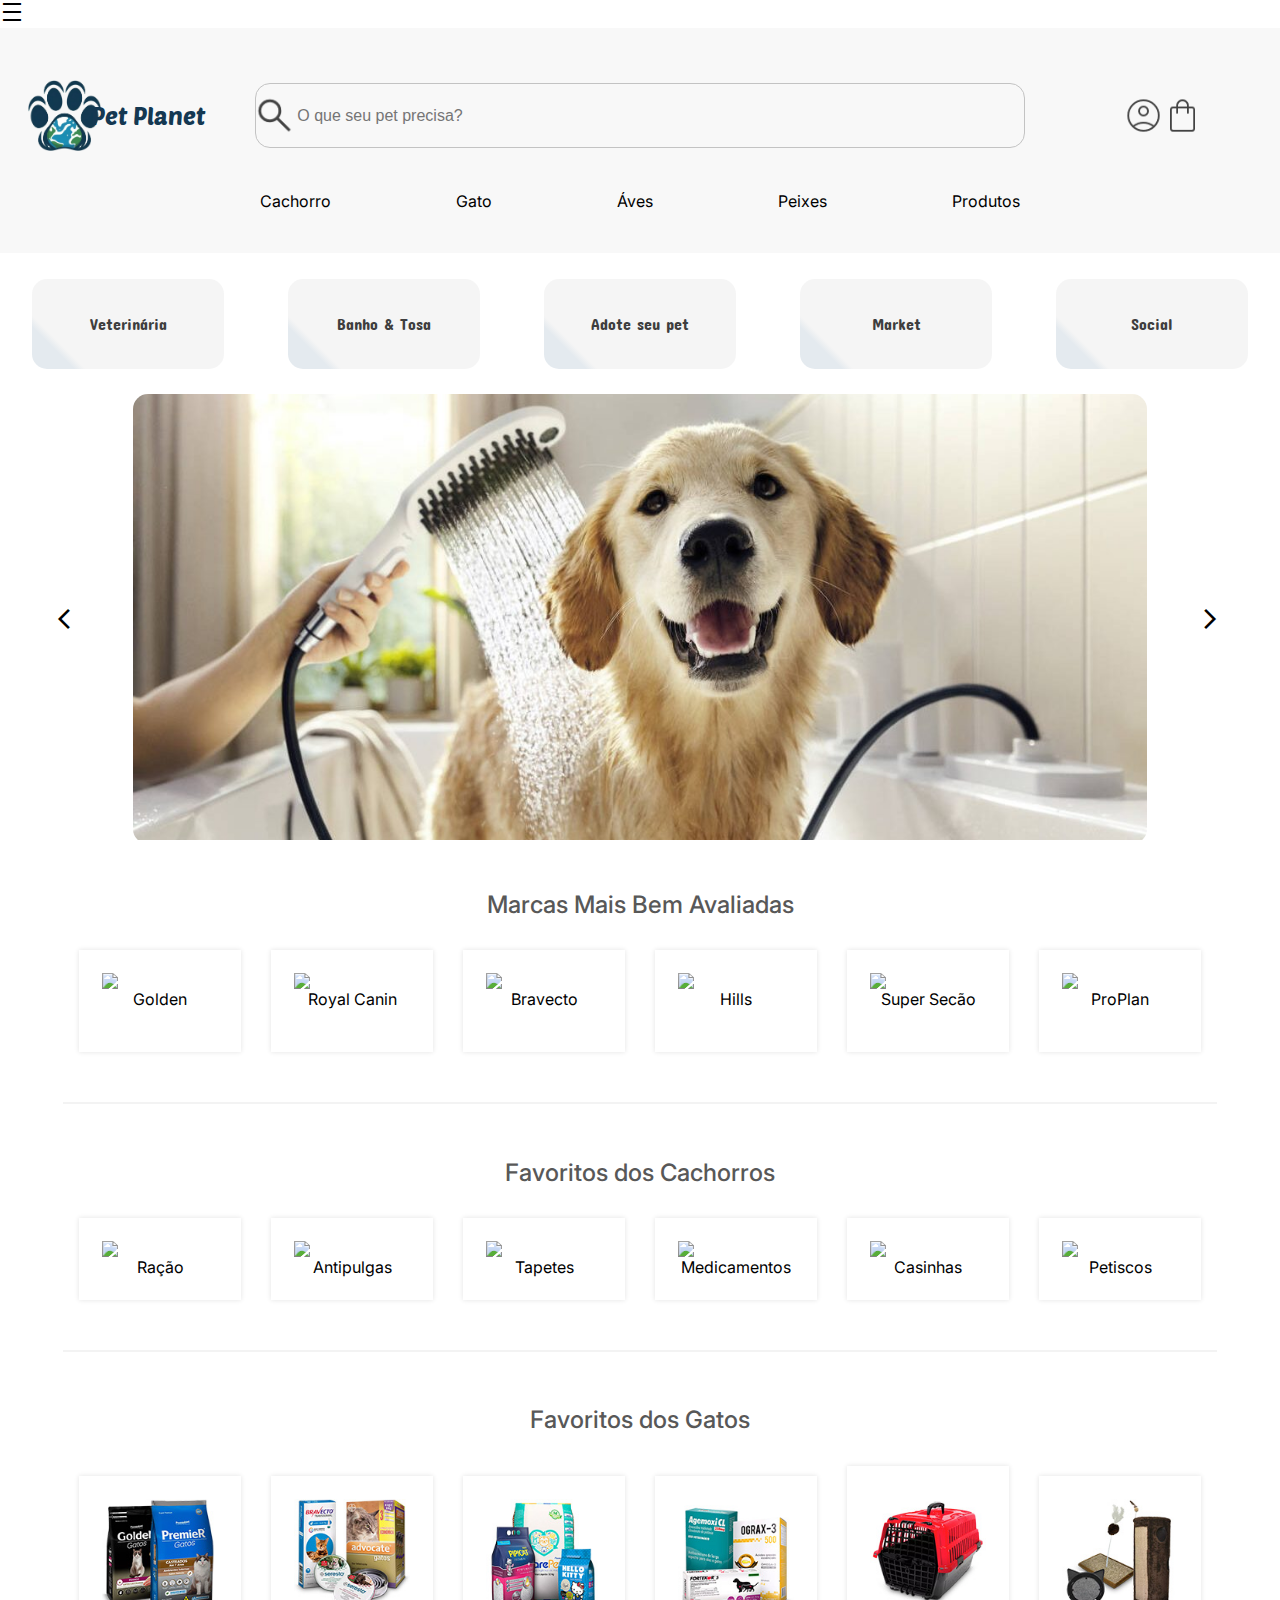
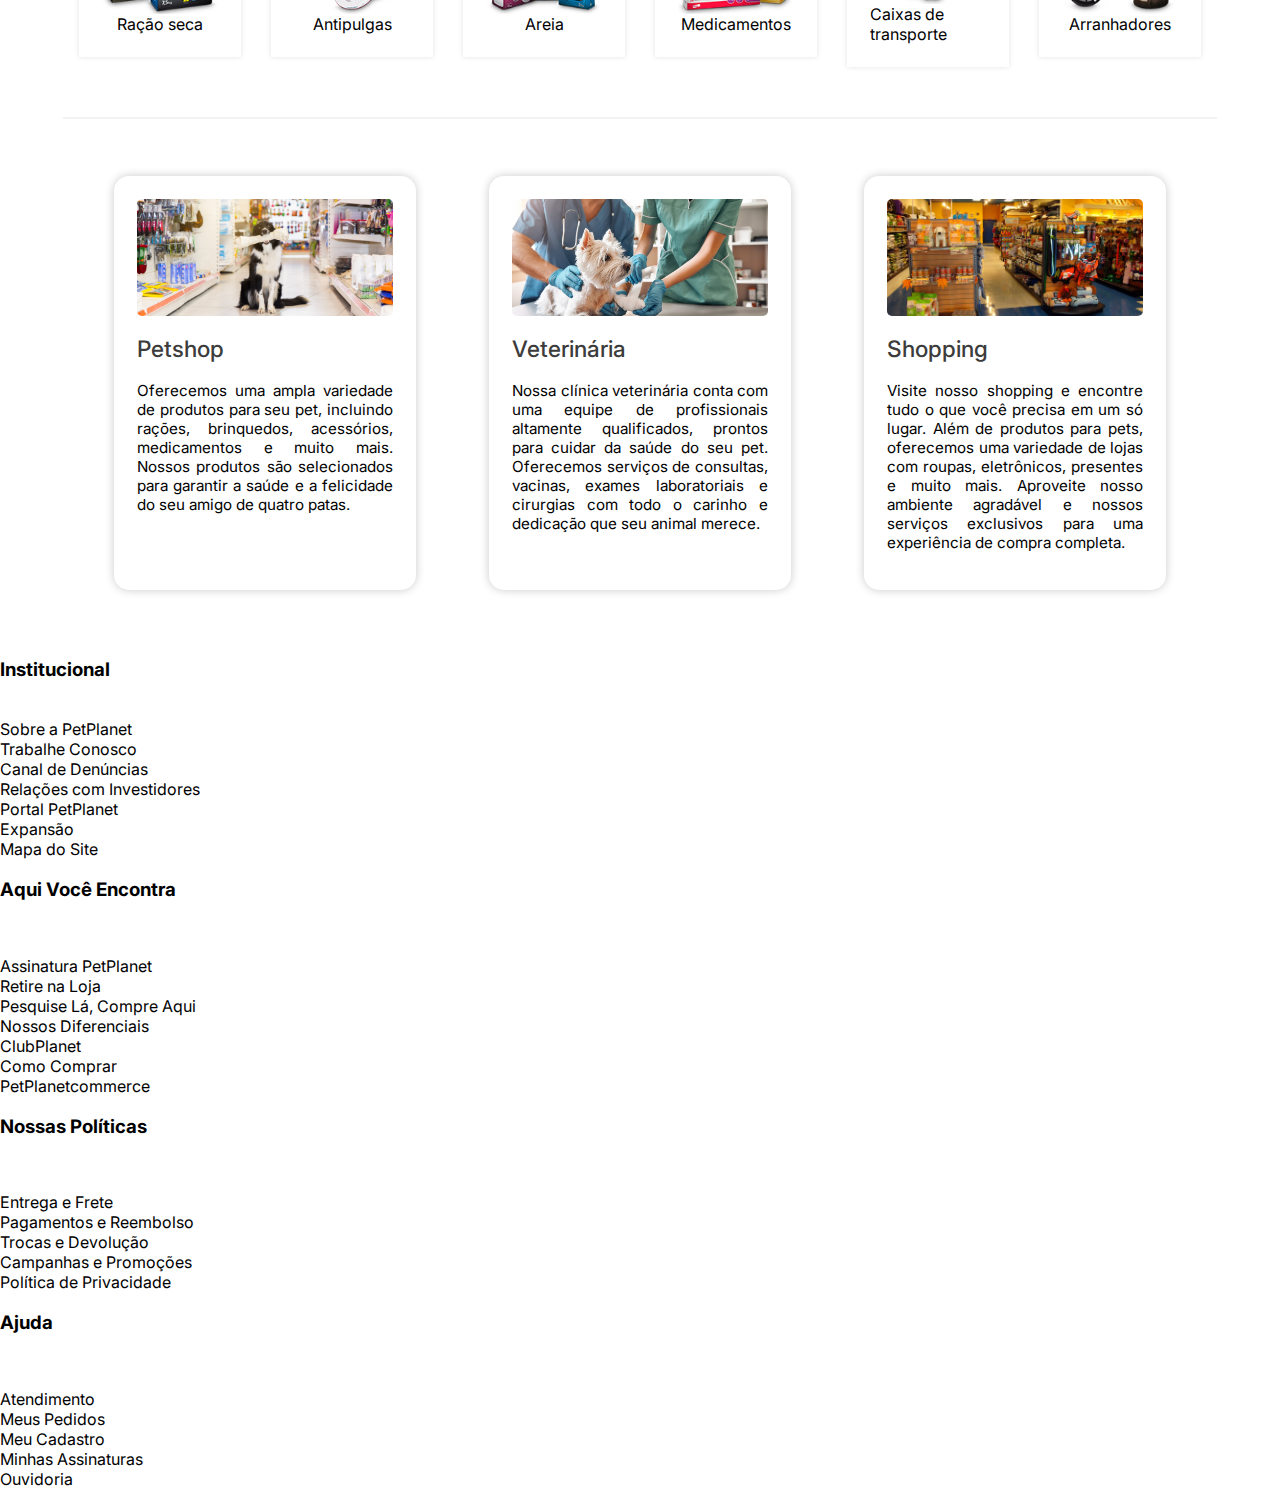
==== commit 13f1d45a: "Update" ====
--- a/index.html
+++ b/index.html
@@ -17,6 +17,13 @@
     <title>Pet Planet</title>
 </head>
 <body>
+
+    <div id="options">
+        <span class="material-symbols-outlined">
+            density_medium
+        </span>
+    </div>
+
    <section class="top_content" >
         <nav class="top_nav">
             <div class="top_title" onclick="window.location.href='index.html'">
@@ -26,7 +33,7 @@
 
                 <span class="top_title_text">
                     Pet Planet
-                </span>
+                </span>        
             </div>
 
             <div class="search_bar">
@@ -192,7 +199,7 @@
         <hr class="divisoria">
         
         <div class="produtos-e-marcas">
-            <span class="titulos-produtos"><h2>Favoritas dos Cachorros</h2></span>
+            <span class="titulos-produtos"><h2>Favoritos dos Cachorros</h2></span>
             <div class="produtos_imagem">
                 <div class="img-marcas"> 
                     <img src="https://static.petz.com.br/novaLoja/images/home/cachorro-racao.jpg" class="img_marca"> 
@@ -253,7 +260,7 @@
 
 
         <div class="produtos-e-marcas">
-            <span class="titulos-produtos"><h2>Favoritas dos Gatos</h2></span>
+            <span class="titulos-produtos"><h2>Favoritos dos Gatos</h2></span>
             <div class="produtos_imagem">
                 <div class="img-marcas"> 
                     <img src="assets/img/favoritos_gato/gatos-racao-seca.jpg" class="img_marca"> 
